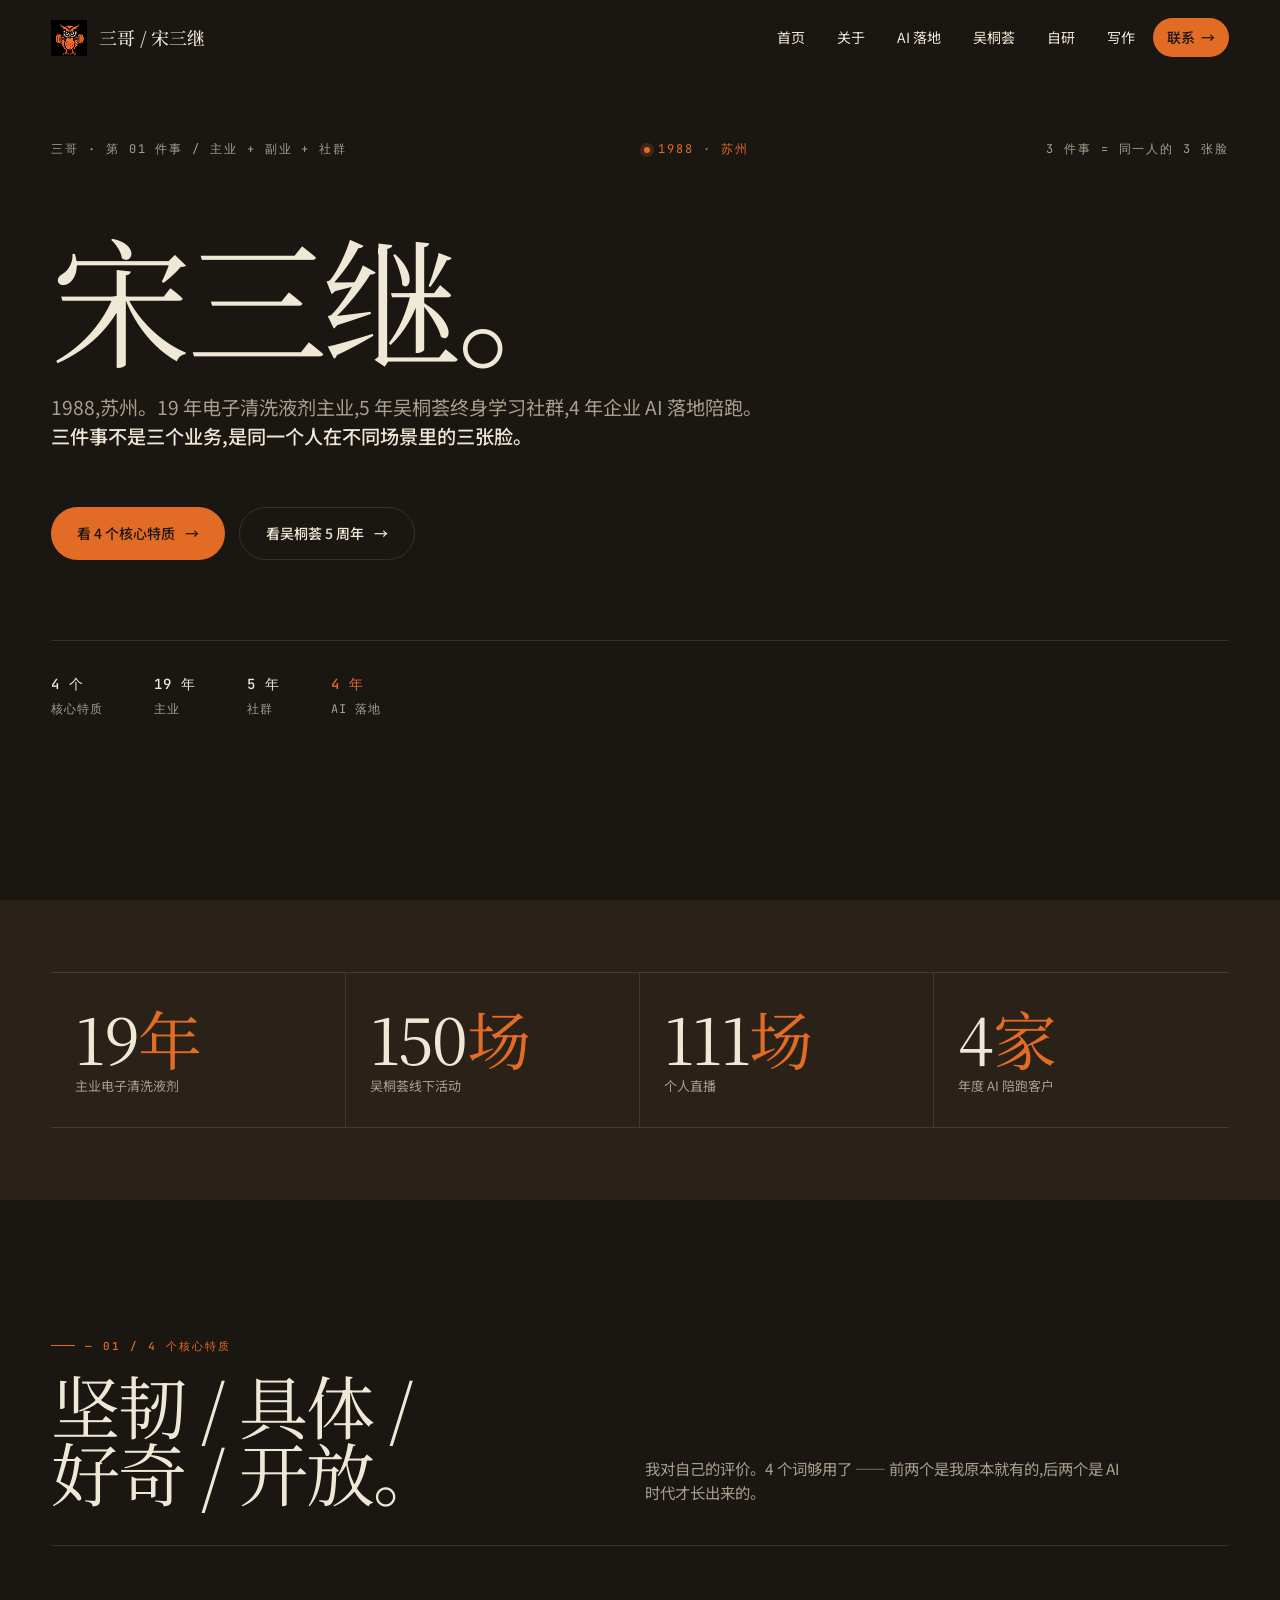
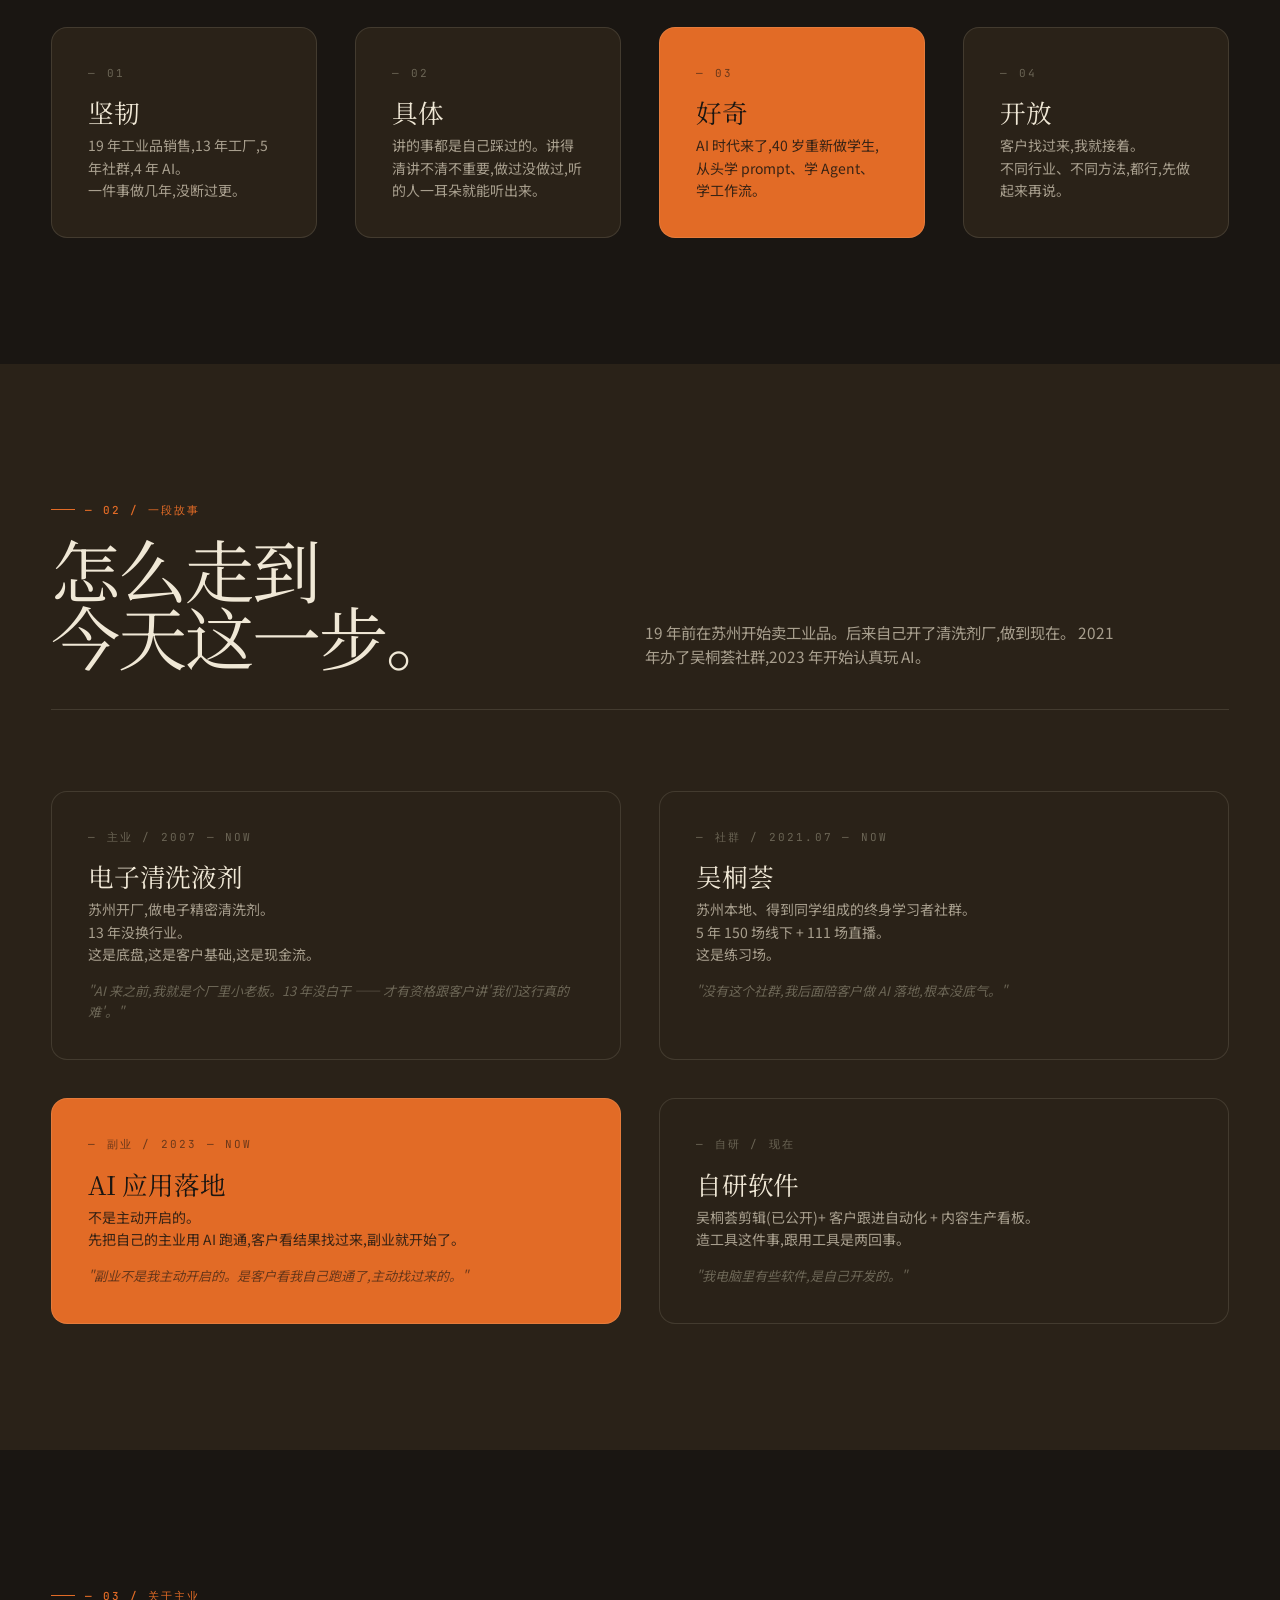
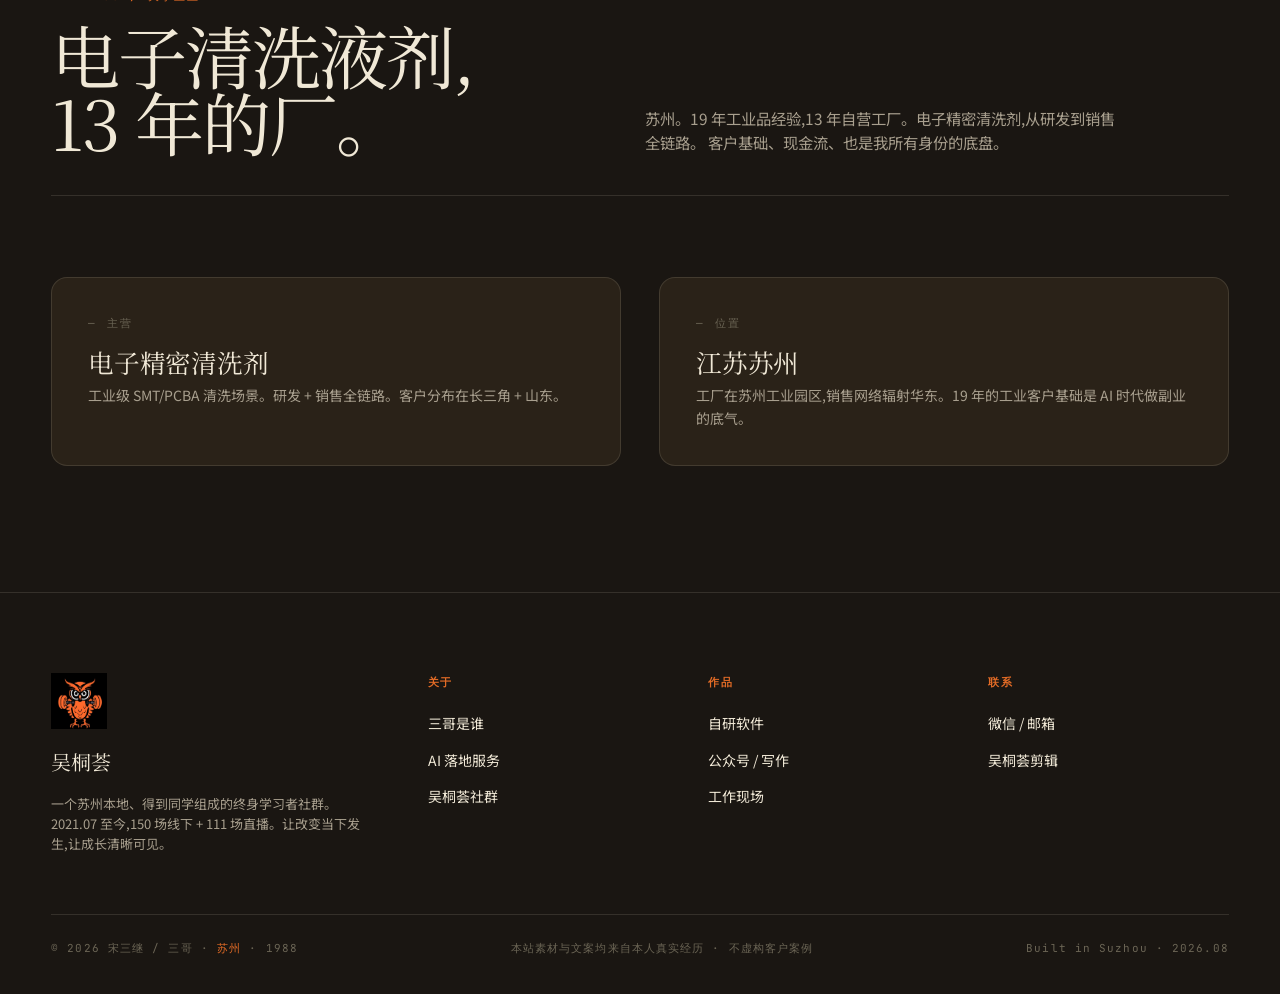
==== about.html @ 5247d4b9 "v4 complete: 7 个页面全部完成 · 品牌 A 多页架构 新增 6 个子页(about/services/community/tools/writing/contact): - /abou" ====
<!doctype html>
<html lang="zh-CN">
<head>
<meta charset="utf-8" />
<meta name="viewport" content="width=device-width, initial-scale=1" />
<title>关于三哥 — 宋三继 / 1988 / 苏州</title>
<meta name="description" content="宋三继,1988 年,苏州。19 年电子清洗液剂主业,5 年吴桐荟社群,4 年 AI 应用落地。坚韧 / 具体 / 好奇 / 开放。" />

<link rel="preconnect" href="https://fonts.googleapis.com" />
<link rel="preconnect" href="https://fonts.gstatic.com" crossorigin />
<link href="https://fonts.googleapis.com/css2?family=Noto+Serif+SC:wght@300;400;500;700&family=Noto+Sans+SC:wght@300;400;500;600&family=Inter:wght@300;400;500;600;700&family=JetBrains+Mono:wght@400;500&display=swap" rel="stylesheet" />
<link rel="stylesheet" href="./assets/css/main.css" />
</head>
<body>

<nav class="topnav" aria-label="主导航">
  <a class="topnav__brand" href="./index.html">
    <img src="./imgs/logo-owl.png" alt="吴桐荟" />
    <span>三哥 / 宋三继</span>
  </a>
  <div class="topnav__links">
    <a href="./index.html">首页</a>
    <a href="./about.html">关于</a>
    <a href="./services.html">AI 落地</a>
    <a href="./community.html">吴桐荟</a>
    <a href="./tools.html">自研</a>
    <a href="./writing.html">写作</a>
    <a class="topnav__cta" href="./contact.html">联系 <span aria-hidden="true">→</span></a>
  </div>
</nav>

<header class="hero">
  <div class="container hero__inner">
    <div class="hero__top" data-reveal>
      <span>三哥 · 第 01 件事 / 主业 + 副业 + 社群</span>
      <span class="live">1988 · 苏州</span>
      <span>3 件事 = 同一人的 3 张脸</span>
    </div>
    <h1 class="hero__title" data-reveal>
      宋三继。
    </h1>
    <p class="hero__sub" data-reveal>
      1988,苏州。19 年电子清洗液剂主业,5 年吴桐荟终身学习社群,4 年企业 AI 落地陪跑。
      <b>三件事不是三个业务,是同一个人在不同场景里的三张脸。</b>
    </p>
    <div class="hero__actions" data-reveal>
      <a class="btn btn--primary" href="#traits">看 4 个核心特质 <span class="arrow" aria-hidden="true">→</span></a>
      <a class="btn btn--ghost" href="./community.html">看吴桐荟 5 周年 <span class="arrow" aria-hidden="true">→</span></a>
    </div>
    <div class="hero__meta" data-reveal>
      <div><b>4 个</b>核心特质</div>
      <div><b>19 年</b>主业</div>
      <div><b>5 年</b>社群</div>
      <div class="brand"><b>4 年</b>AI 落地</div>
    </div>
  </div>
</header>

<section class="section--tight section--ink-soft">
  <div class="container">
    <div class="stats-bar" data-reveal>
      <div class="stats-bar__item">
        <div class="stats-bar__n">19<em>年</em></div>
        <div class="stats-bar__l">主业电子清洗液剂</div>
      </div>
      <div class="stats-bar__item">
        <div class="stats-bar__n">150<em>场</em></div>
        <div class="stats-bar__l">吴桐荟线下活动</div>
      </div>
      <div class="stats-bar__item">
        <div class="stats-bar__n">111<em>场</em></div>
        <div class="stats-bar__l">个人直播</div>
      </div>
      <div class="stats-bar__item">
        <div class="stats-bar__n">4<em>家</em></div>
        <div class="stats-bar__l">年度 AI 陪跑客户</div>
      </div>
    </div>
  </div>
</section>

<section class="section section--ink" id="traits">
  <div class="container">
    <div class="section__head" data-reveal>
      <div>
        <div class="eyebrow">— 01 / 4 个核心特质</div>
        <h2 class="section__title h-section">坚韧 / 具体 /<br/>好奇 / 开放。</h2>
      </div>
      <p class="section__sub">
        我对自己的评价。4 个词够用了 ——
        前两个是我原本就有的,后两个是 AI 时代才长出来的。
      </p>
    </div>
    <div class="grid-4" data-reveal>
      <div class="card">
        <div class="card__no">— 01</div>
        <div class="card__name">坚韧</div>
        <p class="card__desc">19 年工业品销售,13 年工厂,5 年社群,4 年 AI。<br>一件事做几年,没断过更。</p>
      </div>
      <div class="card">
        <div class="card__no">— 02</div>
        <div class="card__name">具体</div>
        <p class="card__desc">讲的事都是自己踩过的。讲得清讲不清不重要,做过没做过,听的人一耳朵就能听出来。</p>
      </div>
      <div class="card card--brand">
        <div class="card__no">— 03</div>
        <div class="card__name">好奇</div>
        <p class="card__desc">AI 时代来了,40 岁重新做学生,从头学 prompt、学 Agent、学工作流。</p>
      </div>
      <div class="card">
        <div class="card__no">— 04</div>
        <div class="card__name">开放</div>
        <p class="card__desc">客户找过来,我就接着。<br>不同行业、不同方法,都行,先做起来再说。</p>
      </div>
    </div>
  </div>
</section>

<section class="section section--ink-soft" id="story">
  <div class="container">
    <div class="section__head" data-reveal>
      <div>
        <div class="eyebrow">— 02 / 一段故事</div>
        <h2 class="section__title h-section">怎么走到<br/>今天这一步。</h2>
      </div>
      <p class="section__sub">
        19 年前在苏州开始卖工业品。后来自己开了清洗剂厂,做到现在。
        2021 年办了吴桐荟社群,2023 年开始认真玩 AI。
      </p>
    </div>

    <div class="grid-2" data-reveal>
      <div class="card">
        <div class="card__no">— 主业 / 2007 — NOW</div>
        <div class="card__name">电子清洗液剂</div>
        <p class="card__desc">苏州开厂,做电子精密清洗剂。<br>13 年没换行业。<br>这是底盘,这是客户基础,这是现金流。</p>
        <p class="card__desc" style="margin-top: 16px; color: var(--text-soft); font-size: 13px; font-style: italic;">
          "AI 来之前,我就是个厂里小老板。13 年没白干 —— 才有资格跟客户讲'我们这行真的难'。"
        </p>
      </div>
      <div class="card">
        <div class="card__no">— 社群 / 2021.07 — NOW</div>
        <div class="card__name">吴桐荟</div>
        <p class="card__desc">苏州本地、得到同学组成的终身学习者社群。<br>5 年 150 场线下 + 111 场直播。<br>这是练习场。</p>
        <p class="card__desc" style="margin-top: 16px; color: var(--text-soft); font-size: 13px; font-style: italic;">
          "没有这个社群,我后面陪客户做 AI 落地,根本没底气。"
        </p>
      </div>
      <div class="card card--brand">
        <div class="card__no">— 副业 / 2023 — NOW</div>
        <div class="card__name">AI 应用落地</div>
        <p class="card__desc">不是主动开启的。<br>先把自己的主业用 AI 跑通,客户看结果找过来,副业就开始了。</p>
        <p class="card__desc" style="margin-top: 16px; color: rgba(26,22,18,0.6); font-size: 13px; font-style: italic;">
          "副业不是我主动开启的。是客户看我自己跑通了,主动找过来的。"
        </p>
      </div>
      <div class="card">
        <div class="card__no">— 自研 / 现在</div>
        <div class="card__name">自研软件</div>
        <p class="card__desc">吴桐荟剪辑(已公开)+ 客户跟进自动化 + 内容生产看板。<br>造工具这件事,跟用工具是两回事。</p>
        <p class="card__desc" style="margin-top: 16px; color: var(--text-soft); font-size: 13px; font-style: italic;">
          "我电脑里有些软件,是自己开发的。"
        </p>
      </div>
    </div>
  </div>
</section>

<section class="section section--ink" id="main">
  <div class="container">
    <div class="section__head" data-reveal>
      <div>
        <div class="eyebrow">— 03 / 关于主业</div>
        <h2 class="section__title h-section">电子清洗液剂,<br/>13 年的厂。</h2>
      </div>
      <p class="section__sub">
        苏州。19 年工业品经验,13 年自营工厂。电子精密清洗剂,从研发到销售全链路。
        客户基础、现金流、也是我所有身份的底盘。
      </p>
    </div>
    <div class="grid-2" data-reveal>
      <div class="card">
        <div class="card__no">— 主营</div>
        <div class="card__name">电子精密清洗剂</div>
        <p class="card__desc">工业级 SMT/PCBA 清洗场景。研发 + 销售全链路。客户分布在长三角 + 山东。</p>
      </div>
      <div class="card">
        <div class="card__no">— 位置</div>
        <div class="card__name">江苏苏州</div>
        <p class="card__desc">工厂在苏州工业园区,销售网络辐射华东。19 年的工业客户基础是 AI 时代做副业的底气。</p>
      </div>
    </div>
  </div>
</section>

<footer class="footer">
  <div class="container">
    <div class="footer__grid">
      <div class="footer__brand">
        <img src="./imgs/logo-owl.png" alt="吴桐荟" />
        <h4>吴桐荟</h4>
        <p>一个苏州本地、得到同学组成的终身学习者社群。2021.07 至今,150 场线下 + 111 场直播。让改变当下发生,让成长清晰可见。</p>
      </div>
      <div class="footer__col">
        <h5>关于</h5>
        <ul>
          <li><a href="./about.html">三哥是谁</a></li>
          <li><a href="./services.html">AI 落地服务</a></li>
          <li><a href="./community.html">吴桐荟社群</a></li>
        </ul>
      </div>
      <div class="footer__col">
        <h5>作品</h5>
        <ul>
          <li><a href="./tools.html">自研软件</a></li>
          <li><a href="./writing.html">公众号 / 写作</a></li>
          <li><a href="./index.html#work">工作现场</a></li>
        </ul>
      </div>
      <div class="footer__col">
        <h5>联系</h5>
        <ul>
          <li><a href="./contact.html">微信 / 邮箱</a></li>
          <li><a href="https://ssj198807-maker.github.io/self-media-platform/" target="_blank" rel="noopener">吴桐荟剪辑</a></li>
        </ul>
      </div>
    </div>
    <div class="footer__bottom">
      <span>© 2026 宋三继 / 三哥 · <b>苏州</b> · 1988</span>
      <span>本站素材与文案均来自本人真实经历 · 不虚构客户案例</span>
      <span>Built in Suzhou · 2026.08</span>
    </div>
  </div>
</footer>

<div class="site-toast" id="site-toast" role="status" aria-live="polite">
  <span>✓</span>
  <span id="toast-msg"></span>
</div>

<script src="./assets/js/main.js"></script>
</body>
</html>
---- assets/css/main.css ----
/* =================================================================
   三哥个人网站 · 品牌 A 设计系统
   风格:大色块 / 大字 / 多卡片(得到/罗振宇风)
   主色:吴桐荟 logo 橙红 + 墨黑 + 米白
   ================================================================= */

/* ============ DESIGN TOKENS ============ */
:root {
  /* 暖色调主色板(基于吴桐荟 logo 橙红) */
  --ink: #1A1612;          /* 墨黑 主背景 */
  --ink-soft: #2A2218;     /* 深褐 次背景 / 卡片底 */
  --ink-deep: #3D332A;     /* 深咖啡 边界 */
  --ink-line: rgba(240, 232, 214, 0.12);

  --paper: #F0E8D6;        /* 米白 亮色背景 */
  --paper-warm: #E8DCC0;   /* 深米 卡片底 */
  --paper-deep: #D8C9A8;   /* 深米 分隔 */

  --brand: #E26B26;        /* 吴桐荟 logo 橙红 主品牌色 */
  --brand-deep: #B85518;   /* 深橙 悬停 */
  --brand-soft: #F4A06A;   /* 浅橙 辅助 */
  --brand-bg: rgba(226, 107, 38, 0.1); /* 橙色透明底 */

  --text: #F0E8D6;         /* 米白 主文字(深色背景上) */
  --text-mid: #A89F8E;     /* 灰米 次文字 */
  --text-soft: #6B6555;    /* 深灰 弱文字 */
  --text-on-paper: #1A1612; /* 墨色(米白背景上的文字) */
  --text-on-paper-mid: #5C5852; /* 中灰 */

  /* 字体 */
  --font-serif: "Noto Serif SC", "Source Han Serif SC", "Songti SC", "STSong", serif;
  --font-sans: "Noto Sans SC", "PingFang SC", "Hiragino Sans GB", system-ui, sans-serif;
  --font-mono: "JetBrains Mono", "SF Mono", Consolas, monospace;
  --font-en: "Inter", "Helvetica Neue", Arial, sans-serif;

  /* 节奏 */
  --max-w: 1320px;
  --pad-x: clamp(20px, 4vw, 56px);
  --gap: 24px;
  --gap-lg: 40px;
  --radius: 8px;
  --radius-lg: 16px;
  --radius-xl: 24px;
  --radius-pill: 999px;

  /* 动效 */
  --ease: cubic-bezier(.22, 1, .36, 1);
  --ease-snap: cubic-bezier(.34, 1.56, .64, 1);
  --t-fast: 180ms;
  --t-mid: 320ms;
  --t-slow: 600ms;

  /* 阴影 */
  --shadow-sm: 0 2px 4px rgba(0, 0, 0, 0.15);
  --shadow-md: 0 12px 32px rgba(0, 0, 0, 0.25);
  --shadow-lg: 0 20px 60px rgba(0, 0, 0, 0.4);
}

/* ============ RESET ============ */
*, *::before, *::after { box-sizing: border-box; margin: 0; padding: 0; }
*::selection { background: var(--brand); color: var(--ink); }
html { scroll-behavior: smooth; -webkit-text-size-adjust: 100%; }
body {
  background: var(--ink);
  color: var(--text);
  font-family: var(--font-sans);
  font-size: 16px;
  line-height: 1.65;
  -webkit-font-smoothing: antialiased;
  -moz-osx-font-smoothing: grayscale;
  overflow-x: hidden;
}
body.is-paper { background: var(--paper); color: var(--text-on-paper); }
img { display: block; max-width: 100%; height: auto; }
a { color: inherit; text-decoration: none; }
button { font: inherit; color: inherit; background: none; border: 0; cursor: pointer; }
input, textarea { font: inherit; }
ul, ol { list-style: none; }

/* ============ LAYOUT ============ */
.container {
  max-width: var(--max-w);
  margin: 0 auto;
  padding-left: var(--pad-x);
  padding-right: var(--pad-x);
}
.section { padding: clamp(80px, 14vh, 180px) 0; position: relative; }
.section--tight { padding: clamp(48px, 8vh, 96px) 0; }
.section--ink { background: var(--ink); }
.section--ink-soft { background: var(--ink-soft); }
.section--paper { background: var(--paper); color: var(--text-on-paper); }
.section--paper-warm { background: var(--paper-warm); color: var(--text-on-paper); }

/* ============ TYPE ============ */
.eyebrow {
  display: inline-flex;
  align-items: center;
  gap: 10px;
  font-family: var(--font-mono);
  font-size: 11px;
  font-weight: 500;
  letter-spacing: 0.18em;
  text-transform: uppercase;
  color: var(--brand);
}
.eyebrow::before {
  content: "";
  width: 24px;
  height: 1px;
  background: var(--brand);
}
.eyebrow--on-paper { color: var(--brand-deep); }
.eyebrow--on-paper::before { background: var(--brand-deep); }

.h-display {
  font-family: var(--font-serif);
  font-weight: 400;
  line-height: 0.95;
  letter-spacing: -0.03em;
  color: inherit;
}
.h-section {
  font-family: var(--font-serif);
  font-size: clamp(40px, 6vw, 88px);
  font-weight: 400;
  line-height: 0.96;
  letter-spacing: -0.03em;
}
.h-hero {
  font-family: var(--font-serif);
  font-size: clamp(64px, 11vw, 200px);
  font-weight: 400;
  line-height: 0.92;
  letter-spacing: -0.04em;
}
.h-page {
  font-family: var(--font-serif);
  font-size: clamp(48px, 7vw, 96px);
  font-weight: 400;
  line-height: 0.96;
  letter-spacing: -0.03em;
}
.accent { color: var(--brand); font-style: italic; }
.mono { font-family: var(--font-mono); }
.serif { font-family: var(--font-serif); font-weight: 400; }
.body-lg { font-size: clamp(16px, 1.3vw, 20px); line-height: 1.55; }
.body-sm { font-size: 13px; line-height: 1.55; }
.text-mid { color: var(--text-mid); }
.text-soft { color: var(--text-soft); }

/* ============ TOP NAV ============ */
.topnav {
  position: fixed;
  top: 0; left: 0; right: 0;
  z-index: 100;
  display: flex;
  align-items: center;
  justify-content: space-between;
  padding: 18px var(--pad-x);
  transition: background var(--t-mid) var(--ease), backdrop-filter var(--t-mid) var(--ease), border-color var(--t-mid) var(--ease);
  border-bottom: 1px solid transparent;
}
.topnav.is-stuck {
  background: rgba(26, 22, 18, 0.85);
  backdrop-filter: blur(16px);
  -webkit-backdrop-filter: blur(16px);
  border-bottom-color: var(--ink-line);
}
.topnav.is-paper.is-stuck {
  background: rgba(240, 232, 214, 0.85);
  border-bottom-color: rgba(26, 22, 18, 0.1);
}
.topnav__brand {
  display: flex;
  align-items: center;
  gap: 12px;
  font-family: var(--font-serif);
  font-size: 18px;
  font-weight: 500;
  letter-spacing: -0.01em;
}
.topnav__brand img,
.topnav__brand svg {
  width: 36px; height: 36px;
}
.topnav__links {
  display: flex;
  align-items: center;
  gap: 4px;
}
.topnav__links a {
  display: inline-flex;
  align-items: center;
  padding: 8px 14px;
  font-size: 14px;
  color: var(--text);
  border-radius: var(--radius-pill);
  transition: background var(--t-fast) var(--ease), color var(--t-fast) var(--ease);
}
.topnav.is-paper .topnav__links a { color: var(--text-on-paper); }
.topnav__links a:hover { background: var(--brand); color: var(--ink); }
.topnav__links a.is-current { background: var(--brand); color: var(--ink); }
.topnav__cta {
  display: inline-flex;
  align-items: center;
  gap: 6px;
  padding: 8px 16px;
  font-size: 13px;
  font-weight: 500;
  color: var(--ink) !important;
  background: var(--brand) !important;
  border-radius: var(--radius-pill);
  transition: transform var(--t-fast) var(--ease), background var(--t-fast) var(--ease);
}
.topnav__cta:hover { background: var(--paper) !important; transform: translateY(-1px); }

@media (max-width: 900px) {
  .topnav__links a:not(.topnav__cta) { display: none; }
  .topnav__brand { font-size: 16px; }
}

/* ============ BUTTONS ============ */
.btn {
  display: inline-flex;
  align-items: center;
  justify-content: center;
  gap: 10px;
  padding: 14px 26px;
  font-size: 14px;
  font-weight: 500;
  border-radius: var(--radius-pill);
  transition: transform var(--t-fast) var(--ease), background var(--t-fast) var(--ease), color var(--t-fast) var(--ease), border-color var(--t-fast) var(--ease);
  cursor: pointer;
  white-space: nowrap;
}
.btn--primary { background: var(--brand); color: var(--ink); }
.btn--primary:hover { background: var(--paper); color: var(--ink); transform: translateY(-2px); }
.btn--ghost { background: transparent; color: var(--text); border: 1px solid var(--ink-line); }
.btn--ghost:hover { background: rgba(240, 232, 214, 0.06); border-color: var(--text); transform: translateY(-2px); }
.btn--paper { background: var(--ink); color: var(--paper); }
.btn--paper:hover { background: var(--brand); color: var(--ink); transform: translateY(-2px); }
.btn--paper-ghost { background: transparent; color: var(--ink); border: 1px solid var(--ink); }
.btn--paper-ghost:hover { background: var(--ink); color: var(--paper); transform: translateY(-2px); }
.btn--lg { padding: 18px 32px; font-size: 15px; }
.btn--sm { padding: 10px 18px; font-size: 13px; }
.btn .arrow { transition: transform var(--t-fast) var(--ease); }
.btn:hover .arrow { transform: translate(3px, -3px); }

/* ============ SECTION HEAD ============ */
.section__head {
  display: grid;
  grid-template-columns: 1fr 1.1fr;
  gap: clamp(32px, 5vw, 96px);
  margin-bottom: clamp(56px, 9vh, 120px);
  padding-bottom: 40px;
  border-bottom: 1px solid var(--ink-line);
}
.section--paper .section__head { border-bottom-color: rgba(26, 22, 18, 0.12); }
.section__head--center {
  grid-template-columns: 1fr;
  text-align: center;
  justify-items: center;
}
.section__title {
  font-family: var(--font-serif);
  font-size: clamp(36px, 5.4vw, 80px);
  font-weight: 400;
  line-height: 0.97;
  letter-spacing: -0.03em;
  margin-top: 16px;
}
.section__sub {
  font-size: clamp(15px, 1.2vw, 18px);
  line-height: 1.6;
  color: var(--text-mid);
  align-self: end;
  max-width: 480px;
}
.section--paper .section__sub { color: var(--text-on-paper-mid); }
@media (max-width: 900px) {
  .section__head { grid-template-columns: 1fr; gap: 24px; }
}

/* ============ CARDS ============ */
.card {
  display: flex;
  flex-direction: column;
  padding: clamp(24px, 3vw, 36px);
  background: var(--ink-soft);
  border: 1px solid var(--ink-line);
  border-radius: var(--radius-lg);
  transition: transform var(--t-mid) var(--ease), border-color var(--t-mid) var(--ease), background var(--t-mid) var(--ease);
  position: relative;
  overflow: hidden;
}
.card--paper { background: var(--paper); color: var(--text-on-paper); border-color: rgba(26, 22, 18, 0.1); }
.card--ink { background: var(--ink); color: var(--text); }
.card--brand { background: var(--brand); color: var(--ink); }
.card:hover { transform: translateY(-4px); border-color: var(--brand); }
.card--paper:hover { border-color: var(--ink); }
.card--brand:hover { background: var(--brand-deep); }
.card__no {
  font-family: var(--font-mono);
  font-size: 11px;
  letter-spacing: 0.2em;
  color: var(--text-soft);
  margin-bottom: 16px;
}
.card--paper .card__no { color: var(--text-on-paper-mid); }
.card--brand .card__no { color: rgba(26, 22, 18, 0.6); }
.card__name {
  font-family: var(--font-serif);
  font-size: clamp(24px, 2vw, 32px);
  font-weight: 400;
  line-height: 1.1;
  letter-spacing: -0.01em;
  margin-bottom: 8px;
}
.card__role {
  font-family: var(--font-mono);
  font-size: 11px;
  letter-spacing: 0.16em;
  text-transform: uppercase;
  color: var(--brand);
  margin-bottom: 18px;
}
.card--paper .card__role { color: var(--brand-deep); }
.card--brand .card__role { color: rgba(26, 22, 18, 0.7); }
.card__desc {
  font-size: 14px;
  line-height: 1.6;
  color: var(--text-mid);
  flex: 1;
}
.card--paper .card__desc { color: var(--text-on-paper-mid); }
.card--brand .card__desc { color: rgba(26, 22, 18, 0.85); }
.card__link {
  margin-top: 24px;
  padding-top: 20px;
  border-top: 1px solid var(--ink-line);
  font-family: var(--font-mono);
  font-size: 11px;
  letter-spacing: 0.16em;
  text-transform: uppercase;
  color: var(--brand);
  display: inline-flex;
  align-items: center;
  gap: 6px;
}
.card--paper .card__link { border-top-color: rgba(26, 22, 18, 0.12); color: var(--brand-deep); }
.card__link::after { content: "→"; transition: transform var(--t-fast) var(--ease); }
.card:hover .card__link::after { transform: translate(3px, -3px); }

/* ============ HERO ============ */
.hero {
  position: relative;
  min-height: 100vh;
  padding: 140px 0 80px;
  background: var(--ink);
  color: var(--text);
  overflow: hidden;
}
.hero__inner {
  position: relative;
  z-index: 2;
}
.hero__top {
  display: flex;
  align-items: center;
  justify-content: space-between;
  margin-bottom: clamp(40px, 8vh, 80px);
  font-family: var(--font-mono);
  font-size: 12px;
  letter-spacing: 0.16em;
  text-transform: uppercase;
  color: var(--text-mid);
}
.hero__top .live { color: var(--brand); display: inline-flex; align-items: center; gap: 8px; }
.hero__top .live::before {
  content: "";
  width: 6px; height: 6px;
  border-radius: 50%;
  background: var(--brand);
  box-shadow: 0 0 0 4px rgba(226, 107, 38, 0.2);
  animation: liveDot 1.6s var(--ease) infinite;
}
@keyframes liveDot {
  0%, 100% { opacity: 0.5; }
  50% { opacity: 1; }
}
.hero__title {
  font-family: var(--font-serif);
  font-size: clamp(64px, 11vw, 200px);
  font-weight: 400;
  line-height: 0.92;
  letter-spacing: -0.04em;
  color: var(--text);
  margin-bottom: 32px;
  max-width: 12ch;
}
.hero__title em {
  font-style: italic;
  color: var(--brand);
}
.hero__sub {
  max-width: 720px;
  font-size: clamp(17px, 1.5vw, 22px);
  line-height: 1.5;
  color: var(--text-mid);
  margin-bottom: 56px;
}
.hero__sub b { color: var(--text); font-weight: 500; }
.hero__sub .brand { color: var(--brand); }
.hero__actions {
  display: flex;
  flex-wrap: wrap;
  gap: 14px;
  margin-bottom: 80px;
}
.hero__meta {
  display: flex;
  flex-wrap: wrap;
  gap: clamp(28px, 4vw, 64px);
  padding-top: 32px;
  border-top: 1px solid var(--ink-line);
  font-family: var(--font-mono);
  font-size: 12px;
  letter-spacing: 0.08em;
  text-transform: uppercase;
  color: var(--text-mid);
}
.hero__meta div b { display: block; color: var(--text); font-size: 14px; font-weight: 500; margin-bottom: 4px; }
.hero__meta .brand b { color: var(--brand); }

/* ============ 4-IDENTITY GRID ============ */
.identity-grid {
  display: grid;
  grid-template-columns: repeat(4, 1fr);
  gap: 0;
  border-top: 1px solid var(--ink-line);
}
.identity-tile {
  position: relative;
  display: block;
  padding: 36px 28px 32px;
  border-right: 1px solid var(--ink-line);
  border-bottom: 1px solid var(--ink-line);
  background: var(--ink-soft);
  text-decoration: none;
  color: inherit;
  transition: background var(--t-fast) var(--ease);
  min-height: 260px;
}
.identity-tile:last-child { border-right: 0; }
.identity-tile:hover { background: var(--ink-deep); }
.identity-tile__no {
  font-family: var(--font-mono);
  font-size: 10px;
  letter-spacing: 0.2em;
  color: var(--text-soft);
  margin-bottom: 20px;
}
.identity-tile__name {
  font-family: var(--font-serif);
  font-size: 26px;
  font-weight: 400;
  line-height: 1.1;
  color: var(--text);
  margin-bottom: 6px;
}
.identity-tile__en {
  font-family: var(--font-en);
  font-size: 11px;
  color: var(--brand);
  letter-spacing: 0.1em;
  text-transform: uppercase;
  margin-bottom: 18px;
}
.identity-tile__desc {
  font-size: 13px;
  line-height: 1.55;
  color: var(--text-mid);
}
.identity-tile__arrow {
  position: absolute;
  right: 24px;
  bottom: 24px;
  width: 36px; height: 36px;
  border: 1px solid var(--ink-line);
  border-radius: 50%;
  display: grid; place-items: center;
  color: var(--brand);
  transition: background var(--t-fast) var(--ease), transform var(--t-fast) var(--ease);
}
.identity-tile:hover .identity-tile__arrow { background: var(--brand); color: var(--ink); transform: translate(2px, -2px); }
@media (max-width: 1100px) { .identity-grid { grid-template-columns: repeat(2, 1fr); } }
@media (max-width: 600px) { .identity-grid { grid-template-columns: 1fr; } }

/* ============ STATS BAR ============ */
.stats-bar {
  display: grid;
  grid-template-columns: repeat(4, 1fr);
  gap: 0;
  border-top: 1px solid var(--ink-line);
  border-bottom: 1px solid var(--ink-line);
}
.stats-bar__item {
  padding: 32px 24px;
  border-right: 1px solid var(--ink-line);
}
.stats-bar__item:last-child { border-right: 0; }
.stats-bar__n {
  font-family: var(--font-serif);
  font-size: clamp(40px, 5vw, 72px);
  font-weight: 400;
  line-height: 1;
  letter-spacing: -0.025em;
  color: var(--text);
  margin-bottom: 8px;
}
.stats-bar__n em { color: var(--brand); font-style: normal; }
.stats-bar__l {
  font-size: 13px;
  line-height: 1.4;
  color: var(--text-mid);
}
@media (max-width: 800px) { .stats-bar { grid-template-columns: repeat(2, 1fr); } }
@media (max-width: 480px) { .stats-bar { grid-template-columns: 1fr; } }

/* ============ GALLERY (masonry-ish) ============ */
.gallery {
  display: grid;
  grid-template-columns: repeat(4, 1fr);
  gap: 16px;
}
.gallery__item {
  position: relative;
  aspect-ratio: 4 / 3;
  overflow: hidden;
  border-radius: var(--radius-lg);
  background: var(--ink-soft);
  cursor: pointer;
  transition: transform var(--t-fast) var(--ease);
}
.gallery__item:hover { transform: translateY(-3px); }
.gallery__item img {
  width: 100%; height: 100%;
  object-fit: cover;
  transition: transform 800ms var(--ease);
}
.gallery__item:hover img { transform: scale(1.05); }
.gallery__item::after {
  content: "";
  position: absolute; inset: 0;
  background: linear-gradient(180deg, transparent 50%, rgba(26,22,18,0.85) 100%);
}
.gallery__caption {
  position: absolute;
  left: 16px; bottom: 14px;
  z-index: 1;
  color: var(--text);
  max-width: calc(100% - 32px);
}
.gallery__caption strong {
  display: block;
  font-family: var(--font-serif);
  font-size: 15px;
  font-weight: 400;
  margin-bottom: 3px;
  line-height: 1.2;
}
.gallery__caption span {
  font-family: var(--font-mono);
  font-size: 9px;
  letter-spacing: 0.16em;
  text-transform: uppercase;
  color: var(--brand);
}
.gallery__item--wide { grid-column: span 2; aspect-ratio: 8 / 3; }
.gallery__item--tall { grid-row: span 2; aspect-ratio: 4 / 6.05; }
.gallery__item--brand {
  background: var(--brand);
  display: flex; align-items: center; justify-content: center;
  text-align: center;
  padding: 32px;
}
.gallery__item--brand .gallery__caption {
  position: static;
  color: var(--ink);
}
.gallery__item--brand .gallery__caption strong { font-size: clamp(24px, 2vw, 36px); }
.gallery__item--brand .gallery__caption span { color: rgba(26, 22, 18, 0.6); }
@media (max-width: 900px) {
  .gallery { grid-template-columns: repeat(2, 1fr); }
  .gallery__item--wide { grid-column: span 2; aspect-ratio: 16 / 9; }
  .gallery__item--tall { grid-row: span 1; aspect-ratio: 4 / 3; }
}

/* ============ FEATURE (大卡) ============ */
.feature {
  display: grid;
  grid-template-columns: minmax(280px, 0.85fr) minmax(0, 1.65fr);
  gap: clamp(20px, 2.5vw, 32px);
  margin-bottom: clamp(40px, 6vh, 64px);
  align-items: stretch;
}
.feature:last-child { margin-bottom: 0; }
.feature--rev { grid-template-columns: minmax(0, 1.65fr) minmax(280px, 0.85fr); }
.feature--rev .feature__info { order: 2; }
.feature--rev .feature__visual { order: 1; }
.feature__info {
  display: flex;
  flex-direction: column;
  padding: clamp(28px, 3.5vw, 44px);
  background: var(--ink-soft);
  border: 1px solid var(--ink-line);
  border-radius: var(--radius-xl);
  transition: border-color var(--t-mid) var(--ease);
}
.feature:hover .feature__info { border-color: var(--brand); }
.feature__index {
  display: flex;
  align-items: center;
  gap: 12px;
  font-family: var(--font-mono);
  font-size: 11px;
  letter-spacing: 0.18em;
  text-transform: uppercase;
  color: var(--text-soft);
  margin-bottom: 24px;
}
.feature__index .no { color: var(--brand); font-weight: 500; }
.feature__index .line { flex: 1; height: 1px; background: var(--ink-line); }
.feature__title {
  font-family: var(--font-serif);
  font-size: clamp(36px, 4vw, 56px);
  font-weight: 400;
  line-height: 1;
  letter-spacing: -0.02em;
  color: var(--text);
  margin-bottom: 18px;
}
.feature__type {
  font-size: 15px;
  line-height: 1.6;
  color: var(--text-mid);
  margin-bottom: 28px;
  max-width: 440px;
}
.feature__facts {
  display: grid;
  grid-template-columns: repeat(2, 1fr);
  gap: 0;
  margin: 24px 0;
  border-top: 1px solid var(--ink-line);
}
.feature__fact {
  padding: 14px 12px 14px 0;
  border-bottom: 1px solid var(--ink-line);
}
.feature__fact:nth-child(even) { padding-left: 12px; border-left: 1px solid var(--ink-line); }
.feature__fact dt {
  font-size: 10px;
  letter-spacing: 0.12em;
  text-transform: uppercase;
  color: var(--text-soft);
  margin-bottom: 6px;
  font-family: var(--font-mono);
}
.feature__fact dd {
  font-size: 14px;
  color: var(--text);
  font-weight: 500;
}
.feature__visual {
  position: relative;
  min-height: 460px;
  border-radius: var(--radius-xl);
  overflow: hidden;
  background: var(--ink-soft);
  transition: transform var(--t-mid) var(--ease);
}
.feature:hover .feature__visual { transform: translateY(-3px); }
.feature__visual img {
  width: 100%; height: 100%;
  object-fit: cover;
  transition: transform 800ms var(--ease);
}
.feature:hover .feature__visual img { transform: scale(1.04); }
.feature__visual::after {
  content: "";
  position: absolute; inset: 0;
  background: linear-gradient(135deg, rgba(26,22,18,0.05) 0%, transparent 50%, rgba(26,22,18,0.3) 100%);
  pointer-events: none;
}
@media (max-width: 900px) {
  .feature, .feature--rev { grid-template-columns: 1fr; }
  .feature--rev .feature__info { order: 1; }
  .feature--rev .feature__visual { order: 2; }
  .feature__visual { min-height: 280px; }
}

/* ============ FOOTER ============ */
.footer {
  background: var(--ink);
  color: var(--text-mid);
  padding: 80px 0 36px;
  border-top: 1px solid var(--ink-line);
}
.footer__grid {
  display: grid;
  grid-template-columns: 1.4fr 1fr 1fr 1fr;
  gap: 40px;
  margin-bottom: 60px;
}
.footer__brand {
  display: flex;
  flex-direction: column;
  gap: 16px;
}
.footer__brand img,
.footer__brand svg { width: 56px; height: 56px; }
.footer__brand h4 {
  font-family: var(--font-serif);
  font-size: 20px;
  font-weight: 400;
  color: var(--text);
}
.footer__brand p {
  font-size: 13px;
  line-height: 1.55;
  color: var(--text-mid);
  max-width: 320px;
}
.footer__col h5 {
  font-family: var(--font-mono);
  font-size: 11px;
  letter-spacing: 0.16em;
  text-transform: uppercase;
  color: var(--brand);
  margin-bottom: 18px;
}
.footer__col ul { display: flex; flex-direction: column; gap: 10px; }
.footer__col a {
  font-size: 14px;
  color: var(--text);
  transition: color var(--t-fast) var(--ease);
}
.footer__col a:hover { color: var(--brand); }
.footer__bottom {
  padding-top: 24px;
  border-top: 1px solid var(--ink-line);
  display: flex;
  flex-wrap: wrap;
  align-items: center;
  justify-content: space-between;
  gap: 16px;
  font-family: var(--font-mono);
  font-size: 11px;
  letter-spacing: 0.1em;
  color: var(--text-soft);
}
.footer__bottom b { color: var(--brand); font-weight: 500; }
@media (max-width: 800px) {
  .footer__grid { grid-template-columns: 1fr 1fr; }
}

/* ============ TOAST ============ */
.site-toast {
  position: fixed;
  right: 24px; bottom: 24px;
  z-index: 200;
  display: flex;
  align-items: center;
  gap: 10px;
  padding: 12px 18px;
  border-radius: 10px;
  background: var(--ink-soft);
  color: var(--text);
  font-size: 13px;
  box-shadow: var(--shadow-md);
  border: 1px solid var(--ink-line);
  opacity: 0;
  transform: translateY(8px);
  transition: opacity var(--t-mid) var(--ease), transform var(--t-mid) var(--ease);
  pointer-events: none;
}
.site-toast.is-visible {
  opacity: 1;
  transform: translateY(0);
}
.site-toast > span:first-child {
  display: grid;
  width: 22px; height: 22px;
  place-items: center;
  border-radius: 50%;
  background: var(--brand);
  color: var(--ink);
  font-size: 11px;
  font-weight: 700;
}

/* ============ REVEAL ============ */
.motion-ready [data-reveal] {
  opacity: 0;
  transform: translateY(24px);
  transition: opacity var(--t-slow) var(--ease), transform var(--t-slow) var(--ease);
  transition-delay: var(--reveal-delay, 0ms);
}
.motion-ready [data-reveal].is-visible {
  opacity: 1;
  transform: translateY(0);
}
@media (prefers-reduced-motion: reduce) {
  html { scroll-behavior: auto; }
  *, *::before, *::after {
    animation-duration: 0.01ms !important;
    animation-delay: 0ms !important;
    transition-duration: 0.01ms !important;
    transition-delay: 0ms !important;
  }
  .motion-ready [data-reveal] { opacity: 1 !important; transform: none !important; }
}

/* ============ UTILITY ============ */
.grid-2 { display: grid; grid-template-columns: 1fr 1fr; gap: clamp(20px, 3vw, 40px); }
.grid-3 { display: grid; grid-template-columns: repeat(3, 1fr); gap: clamp(20px, 3vw, 40px); }
.grid-4 { display: grid; grid-template-columns: repeat(4, 1fr); gap: clamp(20px, 3vw, 40px); }
@media (max-width: 1000px) { .grid-4 { grid-template-columns: repeat(2, 1fr); } .grid-3 { grid-template-columns: repeat(2, 1fr); } }
@media (max-width: 600px) { .grid-4, .grid-3, .grid-2 { grid-template-columns: 1fr; } }

.mt-0 { margin-top: 0 !important; }
.mb-0 { margin-bottom: 0 !important; }

@media (max-width: 1100px) {
  .feature, .feature--rev { grid-template-columns: 1fr; }
  .feature--rev .feature__info { order: 1; }
  .feature--rev .feature__visual { order: 2; }
}
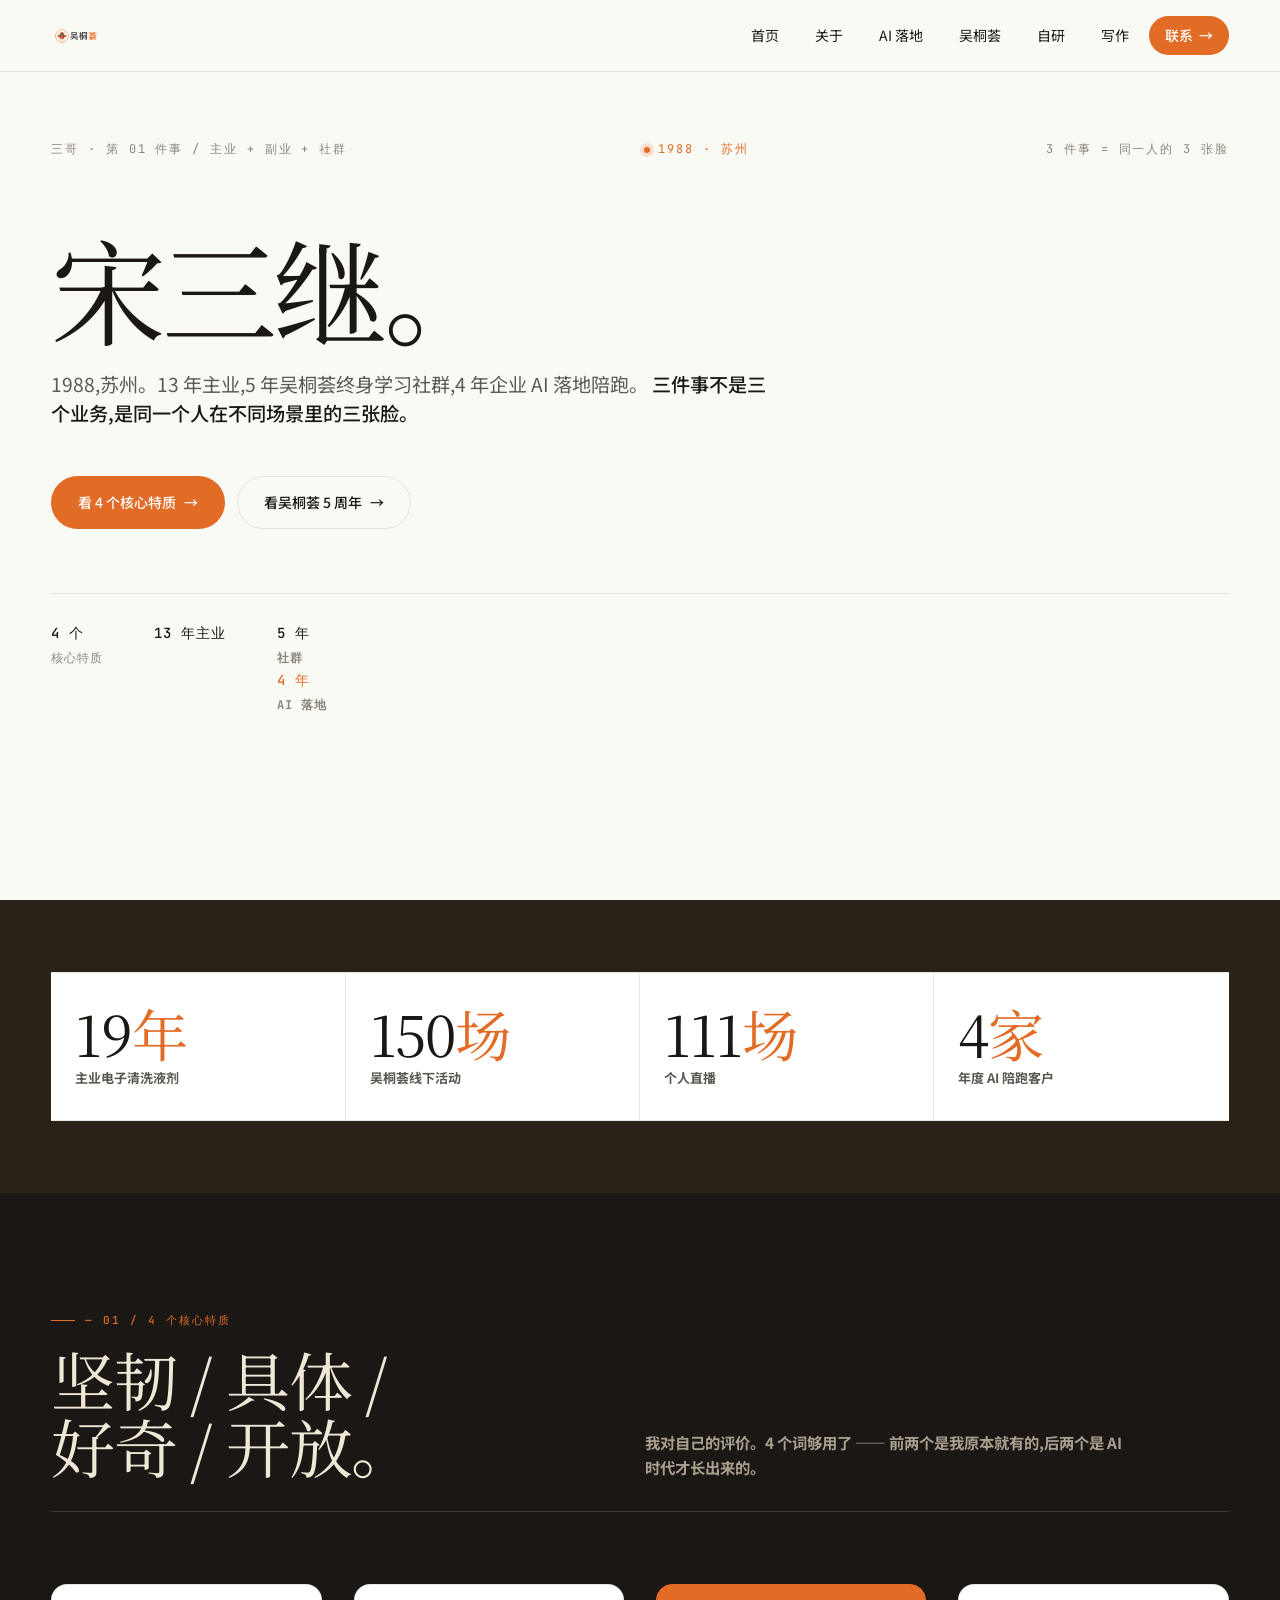
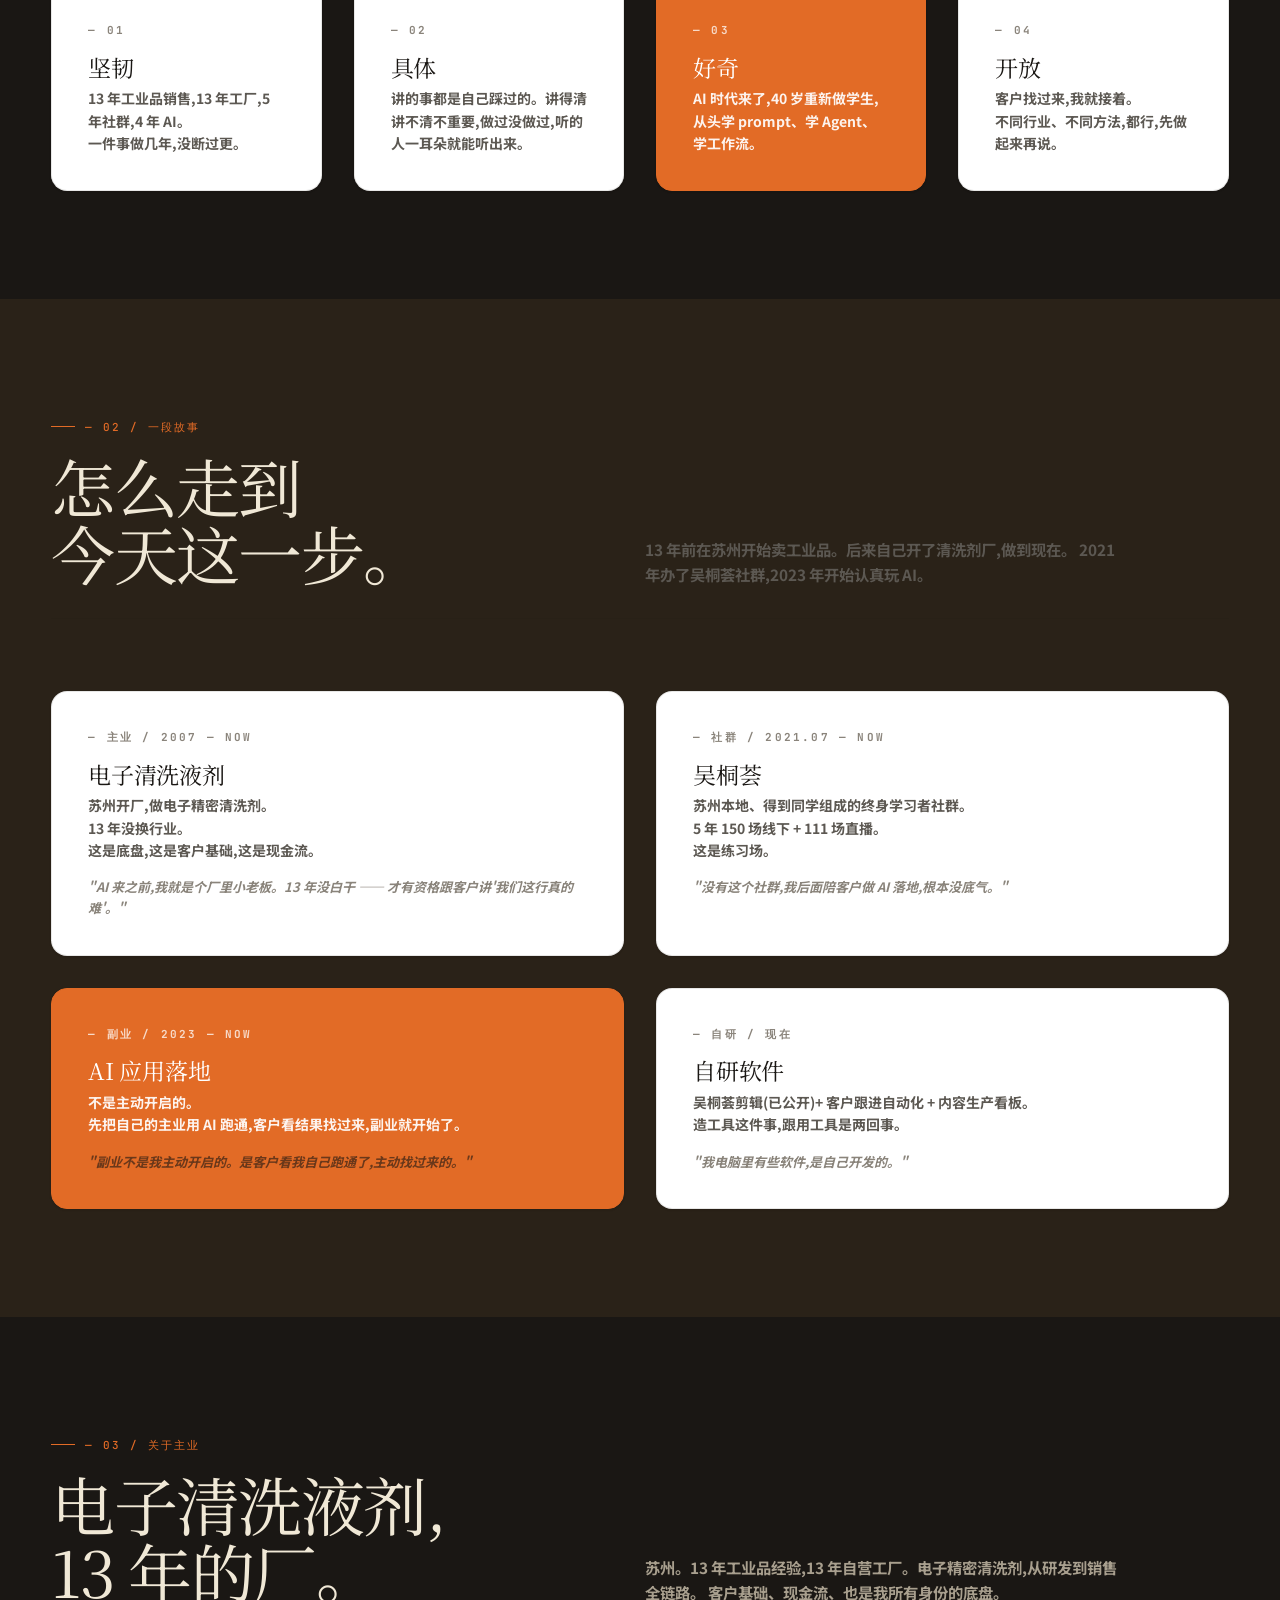
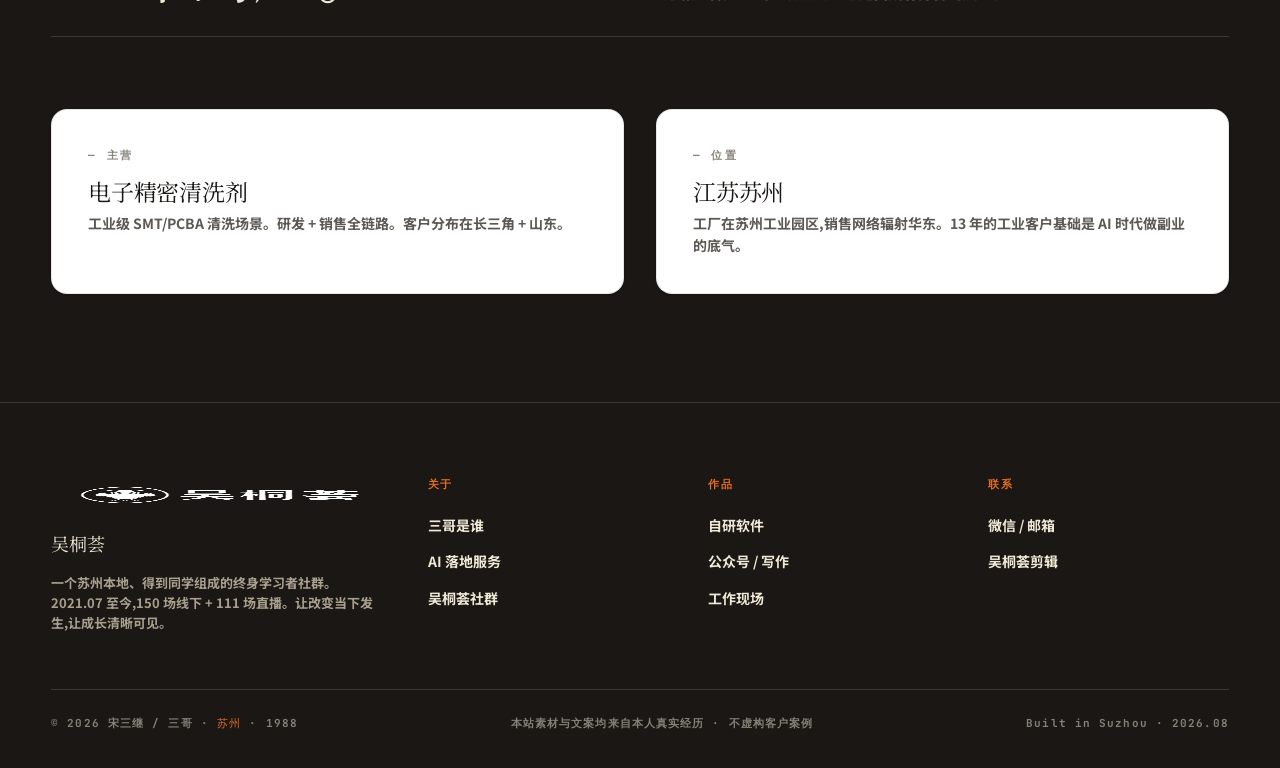
==== commit b4414edf: "v5: 配色大改 + 7 个反馈全改 配色:深色 → 白底(参考 dedao.cn 实际配色) - 主背景:浅米 #FAFAF5 - 卡片:白底 + 阴影 - Hero/Section:浅米/暖米交替" ====
--- a/about.html
+++ b/about.html
@@ -4,7 +4,7 @@
 <meta charset="utf-8" />
 <meta name="viewport" content="width=device-width, initial-scale=1" />
 <title>关于三哥 — 宋三继 / 1988 / 苏州</title>
-<meta name="description" content="宋三继,1988 年,苏州。19 年电子清洗液剂主业,5 年吴桐荟社群,4 年 AI 应用落地。坚韧 / 具体 / 好奇 / 开放。" />
+<meta name="description" content="宋三继,1988 年,苏州。13 年主业,5 年吴桐荟社群,4 年 AI 应用落地。坚韧 / 具体 / 好奇 / 开放。" />
 
 <link rel="preconnect" href="https://fonts.googleapis.com" />
 <link rel="preconnect" href="https://fonts.gstatic.com" crossorigin />
@@ -15,8 +15,7 @@
 
 <nav class="topnav" aria-label="主导航">
   <a class="topnav__brand" href="./index.html">
-    <img src="./imgs/logo-owl.png" alt="吴桐荟" />
-    <span>三哥 / 宋三继</span>
+    <img src="./imgs/logo-wutonghui-v2.png" alt="吴桐荟" />
   </a>
   <div class="topnav__links">
     <a href="./index.html">首页</a>
@@ -40,7 +39,7 @@
       宋三继。
     </h1>
     <p class="hero__sub" data-reveal>
-      1988,苏州。19 年电子清洗液剂主业,5 年吴桐荟终身学习社群,4 年企业 AI 落地陪跑。
+      1988,苏州。13 年主业,5 年吴桐荟终身学习社群,4 年企业 AI 落地陪跑。
       <b>三件事不是三个业务,是同一个人在不同场景里的三张脸。</b>
     </p>
     <div class="hero__actions" data-reveal>
@@ -49,7 +48,7 @@
     </div>
     <div class="hero__meta" data-reveal>
       <div><b>4 个</b>核心特质</div>
-      <div><b>19 年</b>主业</div>
+      <div><b>13 年主业</div>
       <div><b>5 年</b>社群</div>
       <div class="brand"><b>4 年</b>AI 落地</div>
     </div>
@@ -95,7 +94,7 @@
       <div class="card">
         <div class="card__no">— 01</div>
         <div class="card__name">坚韧</div>
-        <p class="card__desc">19 年工业品销售,13 年工厂,5 年社群,4 年 AI。<br>一件事做几年,没断过更。</p>
+        <p class="card__desc">13 年工业品销售,13 年工厂,5 年社群,4 年 AI。<br>一件事做几年,没断过更。</p>
       </div>
       <div class="card">
         <div class="card__no">— 02</div>
@@ -124,7 +123,7 @@
         <h2 class="section__title h-section">怎么走到<br/>今天这一步。</h2>
       </div>
       <p class="section__sub">
-        19 年前在苏州开始卖工业品。后来自己开了清洗剂厂,做到现在。
+        13 年前在苏州开始卖工业品。后来自己开了清洗剂厂,做到现在。
         2021 年办了吴桐荟社群,2023 年开始认真玩 AI。
       </p>
     </div>
@@ -174,7 +173,7 @@
         <h2 class="section__title h-section">电子清洗液剂,<br/>13 年的厂。</h2>
       </div>
       <p class="section__sub">
-        苏州。19 年工业品经验,13 年自营工厂。电子精密清洗剂,从研发到销售全链路。
+        苏州。13 年工业品经验,13 年自营工厂。电子精密清洗剂,从研发到销售全链路。
         客户基础、现金流、也是我所有身份的底盘。
       </p>
     </div>
@@ -187,7 +186,7 @@
       <div class="card">
         <div class="card__no">— 位置</div>
         <div class="card__name">江苏苏州</div>
-        <p class="card__desc">工厂在苏州工业园区,销售网络辐射华东。19 年的工业客户基础是 AI 时代做副业的底气。</p>
+        <p class="card__desc">工厂在苏州工业园区,销售网络辐射华东。13 年的工业客户基础是 AI 时代做副业的底气。</p>
       </div>
     </div>
   </div>
@@ -197,7 +196,7 @@
   <div class="container">
     <div class="footer__grid">
       <div class="footer__brand">
-        <img src="./imgs/logo-owl.png" alt="吴桐荟" />
+        <img src="./imgs/logo-wutonghui-v2.png" alt="吴桐荟" />
         <h4>吴桐荟</h4>
         <p>一个苏州本地、得到同学组成的终身学习者社群。2021.07 至今,150 场线下 + 111 场直播。让改变当下发生,让成长清晰可见。</p>
       </div>
--- a/assets/css/main.css
+++ b/assets/css/main.css
@@ -1,31 +1,40 @@
 /* =================================================================
-   三哥个人网站 · 品牌 A 设计系统
-   风格:大色块 / 大字 / 多卡片(得到/罗振宇风)
-   主色:吴桐荟 logo 橙红 + 墨黑 + 米白
+   三哥个人网站 · 品牌 v5 设计系统
+   风格:得到 dedao.cn 风 — 白底 + 卡片 + 橙红 accent
+   主色:吴桐荟 logo 橙红 #E26B26 + 墨黑 + 米白
    ================================================================= */
 
 /* ============ DESIGN TOKENS ============ */
 :root {
-  /* 暖色调主色板(基于吴桐荟 logo 橙红) */
-  --ink: #1A1612;          /* 墨黑 主背景 */
-  --ink-soft: #2A2218;     /* 深褐 次背景 / 卡片底 */
-  --ink-deep: #3D332A;     /* 深咖啡 边界 */
-  --ink-line: rgba(240, 232, 214, 0.12);
-
-  --paper: #F0E8D6;        /* 米白 亮色背景 */
-  --paper-warm: #E8DCC0;   /* 深米 卡片底 */
-  --paper-deep: #D8C9A8;   /* 深米 分隔 */
-
-  --brand: #E26B26;        /* 吴桐荟 logo 橙红 主品牌色 */
-  --brand-deep: #B85518;   /* 深橙 悬停 */
-  --brand-soft: #F4A06A;   /* 浅橙 辅助 */
-  --brand-bg: rgba(226, 107, 38, 0.1); /* 橙色透明底 */
-
-  --text: #F0E8D6;         /* 米白 主文字(深色背景上) */
-  --text-mid: #A89F8E;     /* 灰米 次文字 */
-  --text-soft: #6B6555;    /* 深灰 弱文字 */
-  --text-on-paper: #1A1612; /* 墨色(米白背景上的文字) */
-  --text-on-paper-mid: #5C5852; /* 中灰 */
+  /* 主背景:白底系统(像得到) */
+  --paper: #FAFAF5;        /* 极浅米 主背景 */
+  --paper-warm: #F1EBD9;   /* 暖米 卡片底 / section 交替 */
+  --paper-deep: #E8DCC0;   /* 深米 */
+  --white: #FFFFFF;        /* 纯白 卡片 */
+
+  /* 深色(用于暗背景 section / hero 强调) */
+  --ink: #1A1714;          /* 墨黑 */
+  --ink-soft: #2A2218;     /* 深褐 */
+  --ink-deep: #3D332A;     /* 深咖啡 */
+
+  /* 文字(白底) */
+  --text: #1A1714;         /* 墨黑 主文字 */
+  --text-mid: #5C5852;     /* 中灰 次文字 */
+  --text-soft: #8A847B;    /* 浅灰 弱文字 */
+  --text-on-ink: #F0E8D6;  /* 米白(深色背景上) */
+  --text-on-ink-mid: #A89F8E;
+
+  /* Accent — 吴桐荟 logo 橙红 */
+  --brand: #E26B26;        /* 主 brand */
+  --brand-deep: #B85518;   /* 深橙 */
+  --brand-soft: #F4A06A;   /* 浅橙 */
+  --brand-bg: rgba(226, 107, 38, 0.08);
+  --brand-bg-strong: rgba(226, 107, 38, 0.16);
+
+  /* 边界 */
+  --line: rgba(26, 22, 18, 0.1);
+  --line-soft: rgba(26, 22, 18, 0.05);
+  --line-ink: rgba(240, 232, 214, 0.16);
 
   /* 字体 */
   --font-serif: "Noto Serif SC", "Source Han Serif SC", "Songti SC", "STSong", serif;
@@ -50,18 +59,18 @@
   --t-mid: 320ms;
   --t-slow: 600ms;
 
-  /* 阴影 */
-  --shadow-sm: 0 2px 4px rgba(0, 0, 0, 0.15);
-  --shadow-md: 0 12px 32px rgba(0, 0, 0, 0.25);
-  --shadow-lg: 0 20px 60px rgba(0, 0, 0, 0.4);
+  /* 阴影(白底系统) */
+  --shadow-sm: 0 1px 3px rgba(26, 22, 18, 0.06), 0 1px 2px rgba(26, 22, 18, 0.04);
+  --shadow-md: 0 8px 24px rgba(26, 22, 18, 0.08), 0 2px 6px rgba(26, 22, 18, 0.04);
+  --shadow-lg: 0 16px 48px rgba(26, 22, 18, 0.1), 0 4px 12px rgba(26, 22, 18, 0.06);
 }
 
 /* ============ RESET ============ */
 *, *::before, *::after { box-sizing: border-box; margin: 0; padding: 0; }
-*::selection { background: var(--brand); color: var(--ink); }
+*::selection { background: var(--brand); color: var(--white); }
 html { scroll-behavior: smooth; -webkit-text-size-adjust: 100%; }
 body {
-  background: var(--ink);
+  background: var(--paper);
   color: var(--text);
   font-family: var(--font-sans);
   font-size: 16px;
@@ -70,7 +79,6 @@
   -moz-osx-font-smoothing: grayscale;
   overflow-x: hidden;
 }
-body.is-paper { background: var(--paper); color: var(--text-on-paper); }
 img { display: block; max-width: 100%; height: auto; }
 a { color: inherit; text-decoration: none; }
 button { font: inherit; color: inherit; background: none; border: 0; cursor: pointer; }
@@ -84,12 +92,13 @@
   padding-left: var(--pad-x);
   padding-right: var(--pad-x);
 }
-.section { padding: clamp(80px, 14vh, 180px) 0; position: relative; }
+.section { padding: clamp(72px, 12vh, 140px) 0; position: relative; }
 .section--tight { padding: clamp(48px, 8vh, 96px) 0; }
-.section--ink { background: var(--ink); }
-.section--ink-soft { background: var(--ink-soft); }
-.section--paper { background: var(--paper); color: var(--text-on-paper); }
-.section--paper-warm { background: var(--paper-warm); color: var(--text-on-paper); }
+.section--default { background: var(--paper); }
+.section--warm { background: var(--paper-warm); }
+.section--ink { background: var(--ink); color: var(--text-on-ink); }
+.section--ink-soft { background: var(--ink-soft); color: var(--text-on-ink); }
+.section--white { background: var(--white); }
 
 /* ============ TYPE ============ */
 .eyebrow {
@@ -109,36 +118,34 @@
   height: 1px;
   background: var(--brand);
 }
-.eyebrow--on-paper { color: var(--brand-deep); }
-.eyebrow--on-paper::before { background: var(--brand-deep); }
-
-.h-display {
-  font-family: var(--font-serif);
-  font-weight: 400;
-  line-height: 0.95;
+.eyebrow--ink { color: var(--brand); }
+.eyebrow--ink::before { background: var(--brand); }
+
+.h-section {
+  font-family: var(--font-serif);
+  font-size: clamp(36px, 5vw, 72px);
+  font-weight: 400;
+  line-height: 1.05;
+  letter-spacing: -0.025em;
+  color: var(--text);
+}
+.section--ink .h-section { color: var(--text-on-ink); }
+
+.h-hero {
+  font-family: var(--font-serif);
+  font-size: clamp(56px, 9vw, 168px);
+  font-weight: 400;
+  line-height: 0.96;
+  letter-spacing: -0.035em;
+  color: var(--text);
+}
+.h-page {
+  font-family: var(--font-serif);
+  font-size: clamp(44px, 6vw, 88px);
+  font-weight: 400;
+  line-height: 0.98;
   letter-spacing: -0.03em;
-  color: inherit;
-}
-.h-section {
-  font-family: var(--font-serif);
-  font-size: clamp(40px, 6vw, 88px);
-  font-weight: 400;
-  line-height: 0.96;
-  letter-spacing: -0.03em;
-}
-.h-hero {
-  font-family: var(--font-serif);
-  font-size: clamp(64px, 11vw, 200px);
-  font-weight: 400;
-  line-height: 0.92;
-  letter-spacing: -0.04em;
-}
-.h-page {
-  font-family: var(--font-serif);
-  font-size: clamp(48px, 7vw, 96px);
-  font-weight: 400;
-  line-height: 0.96;
-  letter-spacing: -0.03em;
+  color: var(--text);
 }
 .accent { color: var(--brand); font-style: italic; }
 .mono { font-family: var(--font-mono); }
@@ -147,6 +154,8 @@
 .body-sm { font-size: 13px; line-height: 1.55; }
 .text-mid { color: var(--text-mid); }
 .text-soft { color: var(--text-soft); }
+.text-on-ink-mid { color: var(--text-on-ink-mid); }
+.text-brand { color: var(--brand); }
 
 /* ============ TOP NAV ============ */
 .topnav {
@@ -156,19 +165,16 @@
   display: flex;
   align-items: center;
   justify-content: space-between;
-  padding: 18px var(--pad-x);
-  transition: background var(--t-mid) var(--ease), backdrop-filter var(--t-mid) var(--ease), border-color var(--t-mid) var(--ease);
-  border-bottom: 1px solid transparent;
-}
-.topnav.is-stuck {
-  background: rgba(26, 22, 18, 0.85);
+  padding: 16px var(--pad-x);
+  background: rgba(250, 250, 245, 0.85);
   backdrop-filter: blur(16px);
   -webkit-backdrop-filter: blur(16px);
-  border-bottom-color: var(--ink-line);
-}
-.topnav.is-paper.is-stuck {
-  background: rgba(240, 232, 214, 0.85);
-  border-bottom-color: rgba(26, 22, 18, 0.1);
+  border-bottom: 1px solid var(--line);
+  transition: background var(--t-mid) var(--ease), box-shadow var(--t-mid) var(--ease);
+}
+.topnav.is-stuck {
+  background: rgba(250, 250, 245, 0.92);
+  box-shadow: var(--shadow-sm);
 }
 .topnav__brand {
   display: flex;
@@ -178,10 +184,12 @@
   font-size: 18px;
   font-weight: 500;
   letter-spacing: -0.01em;
+  color: var(--text);
 }
 .topnav__brand img,
 .topnav__brand svg {
-  width: 36px; height: 36px;
+  height: 32px;
+  width: auto;
 }
 .topnav__links {
   display: flex;
@@ -191,29 +199,27 @@
 .topnav__links a {
   display: inline-flex;
   align-items: center;
-  padding: 8px 14px;
+  padding: 8px 16px;
   font-size: 14px;
   color: var(--text);
   border-radius: var(--radius-pill);
-  transition: background var(--t-fast) var(--ease), color var(--t-fast) var(--ease);
-}
-.topnav.is-paper .topnav__links a { color: var(--text-on-paper); }
-.topnav__links a:hover { background: var(--brand); color: var(--ink); }
-.topnav__links a.is-current { background: var(--brand); color: var(--ink); }
+  transition: color var(--t-fast) var(--ease), background var(--t-fast) var(--ease);
+}
+.topnav__links a:hover { color: var(--brand); }
+.topnav__links a.is-current { color: var(--brand); }
 .topnav__cta {
   display: inline-flex;
   align-items: center;
   gap: 6px;
-  padding: 8px 16px;
-  font-size: 13px;
+  padding: 8px 18px;
+  font-size: 14px;
   font-weight: 500;
-  color: var(--ink) !important;
+  color: var(--white) !important;
   background: var(--brand) !important;
   border-radius: var(--radius-pill);
-  transition: transform var(--t-fast) var(--ease), background var(--t-fast) var(--ease);
-}
-.topnav__cta:hover { background: var(--paper) !important; transform: translateY(-1px); }
-
+  transition: background var(--t-fast) var(--ease), transform var(--t-fast) var(--ease);
+}
+.topnav__cta:hover { background: var(--brand-deep) !important; transform: translateY(-1px); }
 @media (max-width: 900px) {
   .topnav__links a:not(.topnav__cta) { display: none; }
   .topnav__brand { font-size: 16px; }
@@ -224,7 +230,7 @@
   display: inline-flex;
   align-items: center;
   justify-content: center;
-  gap: 10px;
+  gap: 8px;
   padding: 14px 26px;
   font-size: 14px;
   font-weight: 500;
@@ -232,16 +238,17 @@
   transition: transform var(--t-fast) var(--ease), background var(--t-fast) var(--ease), color var(--t-fast) var(--ease), border-color var(--t-fast) var(--ease);
   cursor: pointer;
   white-space: nowrap;
-}
-.btn--primary { background: var(--brand); color: var(--ink); }
-.btn--primary:hover { background: var(--paper); color: var(--ink); transform: translateY(-2px); }
-.btn--ghost { background: transparent; color: var(--text); border: 1px solid var(--ink-line); }
-.btn--ghost:hover { background: rgba(240, 232, 214, 0.06); border-color: var(--text); transform: translateY(-2px); }
-.btn--paper { background: var(--ink); color: var(--paper); }
-.btn--paper:hover { background: var(--brand); color: var(--ink); transform: translateY(-2px); }
-.btn--paper-ghost { background: transparent; color: var(--ink); border: 1px solid var(--ink); }
-.btn--paper-ghost:hover { background: var(--ink); color: var(--paper); transform: translateY(-2px); }
-.btn--lg { padding: 18px 32px; font-size: 15px; }
+  border: 1px solid transparent;
+}
+.btn--primary { background: var(--brand); color: var(--white); }
+.btn--primary:hover { background: var(--brand-deep); transform: translateY(-2px); }
+.btn--ghost { background: transparent; color: var(--text); border-color: var(--line); }
+.btn--ghost:hover { background: var(--paper-warm); border-color: var(--ink); transform: translateY(-2px); }
+.btn--ink { background: var(--ink); color: var(--text-on-ink); }
+.btn--ink:hover { background: var(--ink-soft); transform: translateY(-2px); }
+.btn--ink-ghost { background: transparent; color: var(--text-on-ink); border-color: var(--line-ink); }
+.btn--ink-ghost:hover { background: rgba(240, 232, 214, 0.08); border-color: var(--text-on-ink); transform: translateY(-2px); }
+.btn--lg { padding: 16px 30px; font-size: 15px; }
 .btn--sm { padding: 10px 18px; font-size: 13px; }
 .btn .arrow { transition: transform var(--t-fast) var(--ease); }
 .btn:hover .arrow { transform: translate(3px, -3px); }
@@ -250,12 +257,12 @@
 .section__head {
   display: grid;
   grid-template-columns: 1fr 1.1fr;
-  gap: clamp(32px, 5vw, 96px);
-  margin-bottom: clamp(56px, 9vh, 120px);
-  padding-bottom: 40px;
-  border-bottom: 1px solid var(--ink-line);
-}
-.section--paper .section__head { border-bottom-color: rgba(26, 22, 18, 0.12); }
+  gap: clamp(32px, 5vw, 80px);
+  margin-bottom: clamp(48px, 8vh, 96px);
+  padding-bottom: 32px;
+  border-bottom: 1px solid var(--line);
+}
+.section--ink .section__head { border-bottom-color: var(--line-ink); }
 .section__head--center {
   grid-template-columns: 1fr;
   text-align: center;
@@ -263,11 +270,12 @@
 }
 .section__title {
   font-family: var(--font-serif);
-  font-size: clamp(36px, 5.4vw, 80px);
-  font-weight: 400;
-  line-height: 0.97;
-  letter-spacing: -0.03em;
+  font-size: clamp(36px, 5vw, 72px);
+  font-weight: 400;
+  line-height: 1.05;
+  letter-spacing: -0.025em;
   margin-top: 16px;
+  color: inherit;
 }
 .section__sub {
   font-size: clamp(15px, 1.2vw, 18px);
@@ -276,45 +284,48 @@
   align-self: end;
   max-width: 480px;
 }
-.section--paper .section__sub { color: var(--text-on-paper-mid); }
-@media (max-width: 900px) {
-  .section__head { grid-template-columns: 1fr; gap: 24px; }
-}
-
-/* ============ CARDS ============ */
+.section--ink .section__sub { color: var(--text-on-ink-mid); }
+@media (max-width: 900px) { .section__head { grid-template-columns: 1fr; gap: 20px; } }
+
+/* ============ CARDS (白底系统) ============ */
 .card {
   display: flex;
   flex-direction: column;
   padding: clamp(24px, 3vw, 36px);
-  background: var(--ink-soft);
-  border: 1px solid var(--ink-line);
+  background: var(--white);
+  border: 1px solid var(--line);
   border-radius: var(--radius-lg);
-  transition: transform var(--t-mid) var(--ease), border-color var(--t-mid) var(--ease), background var(--t-mid) var(--ease);
-  position: relative;
-  overflow: hidden;
-}
-.card--paper { background: var(--paper); color: var(--text-on-paper); border-color: rgba(26, 22, 18, 0.1); }
-.card--ink { background: var(--ink); color: var(--text); }
-.card--brand { background: var(--brand); color: var(--ink); }
-.card:hover { transform: translateY(-4px); border-color: var(--brand); }
-.card--paper:hover { border-color: var(--ink); }
-.card--brand:hover { background: var(--brand-deep); }
+  box-shadow: var(--shadow-sm);
+  transition: transform var(--t-mid) var(--ease), border-color var(--t-mid) var(--ease), box-shadow var(--t-mid) var(--ease);
+  color: var(--text);
+}
+.card:hover {
+  transform: translateY(-3px);
+  border-color: var(--brand);
+  box-shadow: var(--shadow-md);
+}
+.card--ink { background: var(--ink); color: var(--text-on-ink); border-color: transparent; }
+.card--ink:hover { border-color: var(--brand); }
+.card--brand { background: var(--brand); color: var(--white); border-color: var(--brand); }
+.card--brand:hover { background: var(--brand-deep); border-color: var(--brand-deep); }
+.card--warm { background: var(--paper-warm); }
 .card__no {
   font-family: var(--font-mono);
   font-size: 11px;
   letter-spacing: 0.2em;
   color: var(--text-soft);
-  margin-bottom: 16px;
-}
-.card--paper .card__no { color: var(--text-on-paper-mid); }
-.card--brand .card__no { color: rgba(26, 22, 18, 0.6); }
+  margin-bottom: 14px;
+}
+.card--ink .card__no { color: var(--text-on-ink-mid); }
+.card--brand .card__no { color: rgba(255, 255, 255, 0.75); }
 .card__name {
   font-family: var(--font-serif);
-  font-size: clamp(24px, 2vw, 32px);
-  font-weight: 400;
-  line-height: 1.1;
+  font-size: clamp(22px, 1.8vw, 28px);
+  font-weight: 400;
+  line-height: 1.2;
   letter-spacing: -0.01em;
-  margin-bottom: 8px;
+  margin-bottom: 6px;
+  color: inherit;
 }
 .card__role {
   font-family: var(--font-mono);
@@ -322,22 +333,21 @@
   letter-spacing: 0.16em;
   text-transform: uppercase;
   color: var(--brand);
-  margin-bottom: 18px;
-}
-.card--paper .card__role { color: var(--brand-deep); }
-.card--brand .card__role { color: rgba(26, 22, 18, 0.7); }
+  margin-bottom: 16px;
+}
+.card--brand .card__role { color: rgba(255, 255, 255, 0.85); }
 .card__desc {
   font-size: 14px;
   line-height: 1.6;
   color: var(--text-mid);
   flex: 1;
 }
-.card--paper .card__desc { color: var(--text-on-paper-mid); }
-.card--brand .card__desc { color: rgba(26, 22, 18, 0.85); }
+.card--ink .card__desc { color: var(--text-on-ink-mid); }
+.card--brand .card__desc { color: rgba(255, 255, 255, 0.92); }
 .card__link {
-  margin-top: 24px;
-  padding-top: 20px;
-  border-top: 1px solid var(--ink-line);
+  margin-top: 22px;
+  padding-top: 18px;
+  border-top: 1px solid var(--line);
   font-family: var(--font-mono);
   font-size: 11px;
   letter-spacing: 0.16em;
@@ -347,23 +357,21 @@
   align-items: center;
   gap: 6px;
 }
-.card--paper .card__link { border-top-color: rgba(26, 22, 18, 0.12); color: var(--brand-deep); }
+.card--ink .card__link { border-top-color: var(--line-ink); color: var(--brand); }
+.card--brand .card__link { border-top-color: rgba(255, 255, 255, 0.2); color: var(--white); }
 .card__link::after { content: "→"; transition: transform var(--t-fast) var(--ease); }
 .card:hover .card__link::after { transform: translate(3px, -3px); }
 
-/* ============ HERO ============ */
+/* ============ HERO (白底) ============ */
 .hero {
   position: relative;
   min-height: 100vh;
   padding: 140px 0 80px;
-  background: var(--ink);
+  background: var(--paper);
   color: var(--text);
   overflow: hidden;
 }
-.hero__inner {
-  position: relative;
-  z-index: 2;
-}
+.hero__inner { position: relative; z-index: 2; }
 .hero__top {
   display: flex;
   align-items: center;
@@ -373,7 +381,7 @@
   font-size: 12px;
   letter-spacing: 0.16em;
   text-transform: uppercase;
-  color: var(--text-mid);
+  color: var(--text-soft);
 }
 .hero__top .live { color: var(--brand); display: inline-flex; align-items: center; gap: 8px; }
 .hero__top .live::before {
@@ -381,7 +389,7 @@
   width: 6px; height: 6px;
   border-radius: 50%;
   background: var(--brand);
-  box-shadow: 0 0 0 4px rgba(226, 107, 38, 0.2);
+  box-shadow: 0 0 0 4px rgba(226, 107, 38, 0.18);
   animation: liveDot 1.6s var(--ease) infinite;
 }
 @keyframes liveDot {
@@ -390,83 +398,88 @@
 }
 .hero__title {
   font-family: var(--font-serif);
-  font-size: clamp(64px, 11vw, 200px);
-  font-weight: 400;
-  line-height: 0.92;
-  letter-spacing: -0.04em;
-  color: var(--text);
-  margin-bottom: 32px;
-  max-width: 12ch;
-}
-.hero__title em {
-  font-style: italic;
-  color: var(--brand);
-}
+  font-size: clamp(56px, 9vw, 168px);
+  font-weight: 400;
+  line-height: 0.96;
+  letter-spacing: -0.035em;
+  color: var(--text);
+  margin-bottom: 28px;
+  max-width: 14ch;
+}
+.hero__title em { font-style: italic; color: var(--brand); }
 .hero__sub {
   max-width: 720px;
   font-size: clamp(17px, 1.5vw, 22px);
   line-height: 1.5;
   color: var(--text-mid);
-  margin-bottom: 56px;
+  margin-bottom: 48px;
 }
 .hero__sub b { color: var(--text); font-weight: 500; }
 .hero__sub .brand { color: var(--brand); }
 .hero__actions {
   display: flex;
   flex-wrap: wrap;
-  gap: 14px;
-  margin-bottom: 80px;
+  gap: 12px;
+  margin-bottom: 64px;
 }
 .hero__meta {
   display: flex;
   flex-wrap: wrap;
-  gap: clamp(28px, 4vw, 64px);
-  padding-top: 32px;
-  border-top: 1px solid var(--ink-line);
+  gap: clamp(24px, 4vw, 56px);
+  padding-top: 28px;
+  border-top: 1px solid var(--line);
   font-family: var(--font-mono);
   font-size: 12px;
   letter-spacing: 0.08em;
   text-transform: uppercase;
-  color: var(--text-mid);
-}
-.hero__meta div b { display: block; color: var(--text); font-size: 14px; font-weight: 500; margin-bottom: 4px; }
+  color: var(--text-soft);
+}
+.hero__meta div b {
+  display: block;
+  color: var(--text);
+  font-size: 14px;
+  font-weight: 500;
+  margin-bottom: 4px;
+}
 .hero__meta .brand b { color: var(--brand); }
 
-/* ============ 4-IDENTITY GRID ============ */
+/* ============ 4-IDENTITY TILES ============ */
 .identity-grid {
   display: grid;
   grid-template-columns: repeat(4, 1fr);
   gap: 0;
-  border-top: 1px solid var(--ink-line);
+  border-top: 1px solid var(--line);
+  border-left: 1px solid var(--line);
 }
 .identity-tile {
   position: relative;
-  display: block;
-  padding: 36px 28px 32px;
-  border-right: 1px solid var(--ink-line);
-  border-bottom: 1px solid var(--ink-line);
-  background: var(--ink-soft);
+  display: flex;
+  flex-direction: column;
+  padding: 32px 28px 28px;
+  border-right: 1px solid var(--line);
+  border-bottom: 1px solid var(--line);
+  background: var(--white);
   text-decoration: none;
   color: inherit;
   transition: background var(--t-fast) var(--ease);
-  min-height: 260px;
+  min-height: 240px;
 }
 .identity-tile:last-child { border-right: 0; }
-.identity-tile:hover { background: var(--ink-deep); }
+.identity-tile:hover { background: var(--paper-warm); }
 .identity-tile__no {
   font-family: var(--font-mono);
   font-size: 10px;
   letter-spacing: 0.2em;
   color: var(--text-soft);
-  margin-bottom: 20px;
+  margin-bottom: 18px;
 }
 .identity-tile__name {
   font-family: var(--font-serif);
-  font-size: 26px;
+  font-size: 24px;
   font-weight: 400;
   line-height: 1.1;
   color: var(--text);
-  margin-bottom: 6px;
+  margin-bottom: 4px;
 }
 .identity-tile__en {
   font-family: var(--font-en);
@@ -474,25 +487,24 @@
   color: var(--brand);
   letter-spacing: 0.1em;
   text-transform: uppercase;
-  margin-bottom: 18px;
+  margin-bottom: 16px;
 }
 .identity-tile__desc {
   font-size: 13px;
   line-height: 1.55;
   color: var(--text-mid);
+  flex: 1;
 }
 .identity-tile__arrow {
-  position: absolute;
-  right: 24px;
-  bottom: 24px;
+  margin-top: 18px;
   width: 36px; height: 36px;
-  border: 1px solid var(--ink-line);
+  border: 1px solid var(--line);
   border-radius: 50%;
   display: grid; place-items: center;
   color: var(--brand);
-  transition: background var(--t-fast) var(--ease), transform var(--t-fast) var(--ease);
-}
-.identity-tile:hover .identity-tile__arrow { background: var(--brand); color: var(--ink); transform: translate(2px, -2px); }
+  transition: background var(--t-fast) var(--ease), color var(--t-fast) var(--ease), transform var(--t-fast) var(--ease);
+}
+.identity-tile:hover .identity-tile__arrow { background: var(--brand); color: var(--white); transform: translate(2px, -2px); }
 @media (max-width: 1100px) { .identity-grid { grid-template-columns: repeat(2, 1fr); } }
 @media (max-width: 600px) { .identity-grid { grid-template-columns: 1fr; } }
 
@@ -501,33 +513,38 @@
   display: grid;
   grid-template-columns: repeat(4, 1fr);
   gap: 0;
-  border-top: 1px solid var(--ink-line);
-  border-bottom: 1px solid var(--ink-line);
-}
+  border-top: 1px solid var(--line);
+  border-bottom: 1px solid var(--line);
+  background: var(--white);
+}
+.section--ink .stats-bar { background: var(--ink); border-top-color: var(--line-ink); border-bottom-color: var(--line-ink); }
 .stats-bar__item {
   padding: 32px 24px;
-  border-right: 1px solid var(--ink-line);
+  border-right: 1px solid var(--line);
 }
 .stats-bar__item:last-child { border-right: 0; }
+.section--ink .stats-bar__item { border-right-color: var(--line-ink); }
 .stats-bar__n {
   font-family: var(--font-serif);
-  font-size: clamp(40px, 5vw, 72px);
+  font-size: clamp(36px, 4.4vw, 60px);
   font-weight: 400;
   line-height: 1;
-  letter-spacing: -0.025em;
+  letter-spacing: -0.02em;
   color: var(--text);
   margin-bottom: 8px;
 }
+.section--ink .stats-bar__n { color: var(--text-on-ink); }
 .stats-bar__n em { color: var(--brand); font-style: normal; }
 .stats-bar__l {
   font-size: 13px;
   line-height: 1.4;
   color: var(--text-mid);
 }
+.section--ink .stats-bar__l { color: var(--text-on-ink-mid); }
 @media (max-width: 800px) { .stats-bar { grid-template-columns: repeat(2, 1fr); } }
 @media (max-width: 480px) { .stats-bar { grid-template-columns: 1fr; } }
 
-/* ============ GALLERY (masonry-ish) ============ */
+/* ============ GALLERY ============ */
 .gallery {
   display: grid;
   grid-template-columns: repeat(4, 1fr);
@@ -538,11 +555,11 @@
   aspect-ratio: 4 / 3;
   overflow: hidden;
   border-radius: var(--radius-lg);
-  background: var(--ink-soft);
-  cursor: pointer;
+  background: var(--paper-warm);
+  box-shadow: var(--shadow-sm);
   transition: transform var(--t-fast) var(--ease);
 }
-.gallery__item:hover { transform: translateY(-3px); }
+.gallery__item:hover { transform: translateY(-3px); box-shadow: var(--shadow-md); }
 .gallery__item img {
   width: 100%; height: 100%;
   object-fit: cover;
@@ -558,7 +575,7 @@
   position: absolute;
   left: 16px; bottom: 14px;
   z-index: 1;
-  color: var(--text);
+  color: var(--text-on-ink);
   max-width: calc(100% - 32px);
 }
 .gallery__caption strong {
@@ -574,25 +591,15 @@
   font-size: 9px;
   letter-spacing: 0.16em;
   text-transform: uppercase;
-  color: var(--brand);
+  color: var(--brand-soft);
 }
 .gallery__item--wide { grid-column: span 2; aspect-ratio: 8 / 3; }
 .gallery__item--tall { grid-row: span 2; aspect-ratio: 4 / 6.05; }
-.gallery__item--brand {
-  background: var(--brand);
-  display: flex; align-items: center; justify-content: center;
-  text-align: center;
-  padding: 32px;
-}
-.gallery__item--brand .gallery__caption {
-  position: static;
-  color: var(--ink);
-}
-.gallery__item--brand .gallery__caption strong { font-size: clamp(24px, 2vw, 36px); }
-.gallery__item--brand .gallery__caption span { color: rgba(26, 22, 18, 0.6); }
+.gallery__item--3col { grid-column: span 3; aspect-ratio: 12 / 4; }
 @media (max-width: 900px) {
   .gallery { grid-template-columns: repeat(2, 1fr); }
   .gallery__item--wide { grid-column: span 2; aspect-ratio: 16 / 9; }
+  .gallery__item--3col { grid-column: span 2; aspect-ratio: 16 / 9; }
   .gallery__item--tall { grid-row: span 1; aspect-ratio: 4 / 3; }
 }
 
@@ -612,12 +619,13 @@
   display: flex;
   flex-direction: column;
   padding: clamp(28px, 3.5vw, 44px);
-  background: var(--ink-soft);
-  border: 1px solid var(--ink-line);
+  background: var(--white);
+  border: 1px solid var(--line);
   border-radius: var(--radius-xl);
-  transition: border-color var(--t-mid) var(--ease);
-}
-.feature:hover .feature__info { border-color: var(--brand); }
+  box-shadow: var(--shadow-sm);
+  transition: border-color var(--t-mid) var(--ease), box-shadow var(--t-mid) var(--ease);
+}
+.feature:hover .feature__info { border-color: var(--brand); box-shadow: var(--shadow-md); }
 .feature__index {
   display: flex;
   align-items: center;
@@ -630,7 +638,7 @@
   margin-bottom: 24px;
 }
 .feature__index .no { color: var(--brand); font-weight: 500; }
-.feature__index .line { flex: 1; height: 1px; background: var(--ink-line); }
+.feature__index .line { flex: 1; height: 1px; background: var(--line); }
 .feature__title {
   font-family: var(--font-serif);
   font-size: clamp(36px, 4vw, 56px);
@@ -645,20 +653,20 @@
   line-height: 1.6;
   color: var(--text-mid);
   margin-bottom: 28px;
-  max-width: 440px;
+  max-width: 460px;
 }
 .feature__facts {
   display: grid;
   grid-template-columns: repeat(2, 1fr);
   gap: 0;
-  margin: 24px 0;
-  border-top: 1px solid var(--ink-line);
+  margin: 20px 0;
+  border-top: 1px solid var(--line);
 }
 .feature__fact {
   padding: 14px 12px 14px 0;
-  border-bottom: 1px solid var(--ink-line);
-}
-.feature__fact:nth-child(even) { padding-left: 12px; border-left: 1px solid var(--ink-line); }
+  border-bottom: 1px solid var(--line);
+}
+.feature__fact:nth-child(even) { padding-left: 12px; border-left: 1px solid var(--line); }
 .feature__fact dt {
   font-size: 10px;
   letter-spacing: 0.12em;
@@ -677,7 +685,8 @@
   min-height: 460px;
   border-radius: var(--radius-xl);
   overflow: hidden;
-  background: var(--ink-soft);
+  background: var(--paper-warm);
+  box-shadow: var(--shadow-sm);
   transition: transform var(--t-mid) var(--ease);
 }
 .feature:hover .feature__visual { transform: translateY(-3px); }
@@ -690,7 +699,7 @@
 .feature__visual::after {
   content: "";
   position: absolute; inset: 0;
-  background: linear-gradient(135deg, rgba(26,22,18,0.05) 0%, transparent 50%, rgba(26,22,18,0.3) 100%);
+  background: linear-gradient(135deg, rgba(26,22,18,0.05) 0%, transparent 50%, rgba(26,22,18,0.25) 100%);
   pointer-events: none;
 }
 @media (max-width: 900px) {
@@ -700,37 +709,37 @@
   .feature__visual { min-height: 280px; }
 }
 
-/* ============ FOOTER ============ */
+/* ============ FOOTER (深色) ============ */
 .footer {
   background: var(--ink);
-  color: var(--text-mid);
-  padding: 80px 0 36px;
-  border-top: 1px solid var(--ink-line);
+  color: var(--text-on-ink-mid);
+  padding: 72px 0 36px;
+  border-top: 1px solid var(--line-ink);
 }
 .footer__grid {
   display: grid;
   grid-template-columns: 1.4fr 1fr 1fr 1fr;
   gap: 40px;
-  margin-bottom: 60px;
+  margin-bottom: 56px;
 }
 .footer__brand {
   display: flex;
   flex-direction: column;
-  gap: 16px;
+  gap: 14px;
 }
 .footer__brand img,
-.footer__brand svg { width: 56px; height: 56px; }
+.footer__brand svg { height: 40px; width: auto; filter: brightness(0) invert(1); }
 .footer__brand h4 {
   font-family: var(--font-serif);
-  font-size: 20px;
-  font-weight: 400;
-  color: var(--text);
+  font-size: 18px;
+  font-weight: 400;
+  color: var(--text-on-ink);
 }
 .footer__brand p {
   font-size: 13px;
   line-height: 1.55;
-  color: var(--text-mid);
-  max-width: 320px;
+  color: var(--text-on-ink-mid);
+  max-width: 340px;
 }
 .footer__col h5 {
   font-family: var(--font-mono);
@@ -743,13 +752,13 @@
 .footer__col ul { display: flex; flex-direction: column; gap: 10px; }
 .footer__col a {
   font-size: 14px;
-  color: var(--text);
+  color: var(--text-on-ink);
   transition: color var(--t-fast) var(--ease);
 }
 .footer__col a:hover { color: var(--brand); }
 .footer__bottom {
   padding-top: 24px;
-  border-top: 1px solid var(--ink-line);
+  border-top: 1px solid var(--line-ink);
   display: flex;
   flex-wrap: wrap;
   align-items: center;
@@ -758,12 +767,10 @@
   font-family: var(--font-mono);
   font-size: 11px;
   letter-spacing: 0.1em;
-  color: var(--text-soft);
+  color: rgba(240, 232, 214, 0.5);
 }
 .footer__bottom b { color: var(--brand); font-weight: 500; }
-@media (max-width: 800px) {
-  .footer__grid { grid-template-columns: 1fr 1fr; }
-}
+@media (max-width: 800px) { .footer__grid { grid-template-columns: 1fr 1fr; } }
 
 /* ============ TOAST ============ */
 .site-toast {
@@ -775,27 +782,24 @@
   gap: 10px;
   padding: 12px 18px;
   border-radius: 10px;
-  background: var(--ink-soft);
-  color: var(--text);
+  background: var(--ink);
+  color: var(--text-on-ink);
   font-size: 13px;
-  box-shadow: var(--shadow-md);
-  border: 1px solid var(--ink-line);
+  box-shadow: var(--shadow-lg);
+  border: 1px solid var(--line-ink);
   opacity: 0;
   transform: translateY(8px);
   transition: opacity var(--t-mid) var(--ease), transform var(--t-mid) var(--ease);
   pointer-events: none;
 }
-.site-toast.is-visible {
-  opacity: 1;
-  transform: translateY(0);
-}
+.site-toast.is-visible { opacity: 1; transform: translateY(0); }
 .site-toast > span:first-child {
   display: grid;
   width: 22px; height: 22px;
   place-items: center;
   border-radius: 50%;
   background: var(--brand);
-  color: var(--ink);
+  color: var(--white);
   font-size: 11px;
   font-weight: 700;
 }
@@ -803,7 +807,7 @@
 /* ============ REVEAL ============ */
 .motion-ready [data-reveal] {
   opacity: 0;
-  transform: translateY(24px);
+  transform: translateY(20px);
   transition: opacity var(--t-slow) var(--ease), transform var(--t-slow) var(--ease);
   transition-delay: var(--reveal-delay, 0ms);
 }
@@ -823,14 +827,11 @@
 }
 
 /* ============ UTILITY ============ */
-.grid-2 { display: grid; grid-template-columns: 1fr 1fr; gap: clamp(20px, 3vw, 40px); }
-.grid-3 { display: grid; grid-template-columns: repeat(3, 1fr); gap: clamp(20px, 3vw, 40px); }
-.grid-4 { display: grid; grid-template-columns: repeat(4, 1fr); gap: clamp(20px, 3vw, 40px); }
+.grid-2 { display: grid; grid-template-columns: 1fr 1fr; gap: clamp(16px, 2.5vw, 32px); }
+.grid-3 { display: grid; grid-template-columns: repeat(3, 1fr); gap: clamp(16px, 2.5vw, 32px); }
+.grid-4 { display: grid; grid-template-columns: repeat(4, 1fr); gap: clamp(16px, 2.5vw, 32px); }
 @media (max-width: 1000px) { .grid-4 { grid-template-columns: repeat(2, 1fr); } .grid-3 { grid-template-columns: repeat(2, 1fr); } }
 @media (max-width: 600px) { .grid-4, .grid-3, .grid-2 { grid-template-columns: 1fr; } }
-
-.mt-0 { margin-top: 0 !important; }
-.mb-0 { margin-bottom: 0 !important; }
 
 @media (max-width: 1100px) {
   .feature, .feature--rev { grid-template-columns: 1fr; }
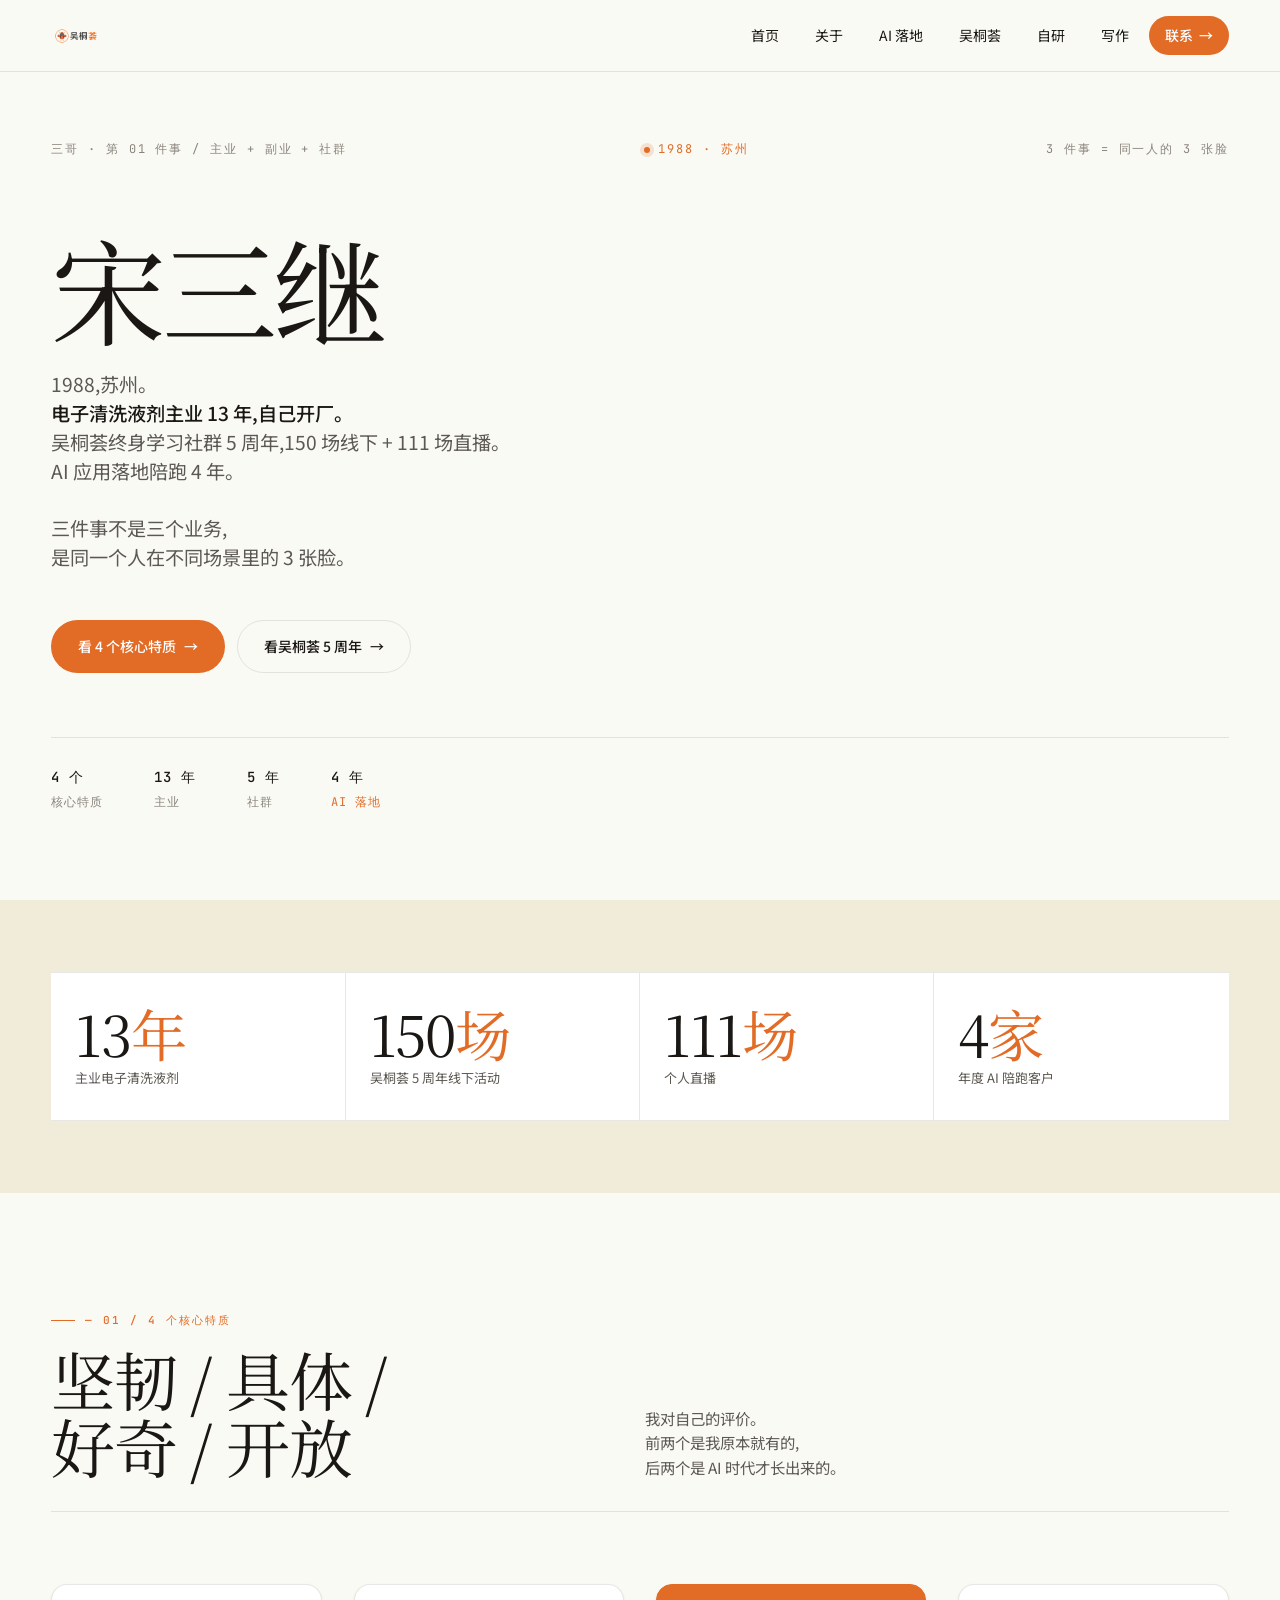
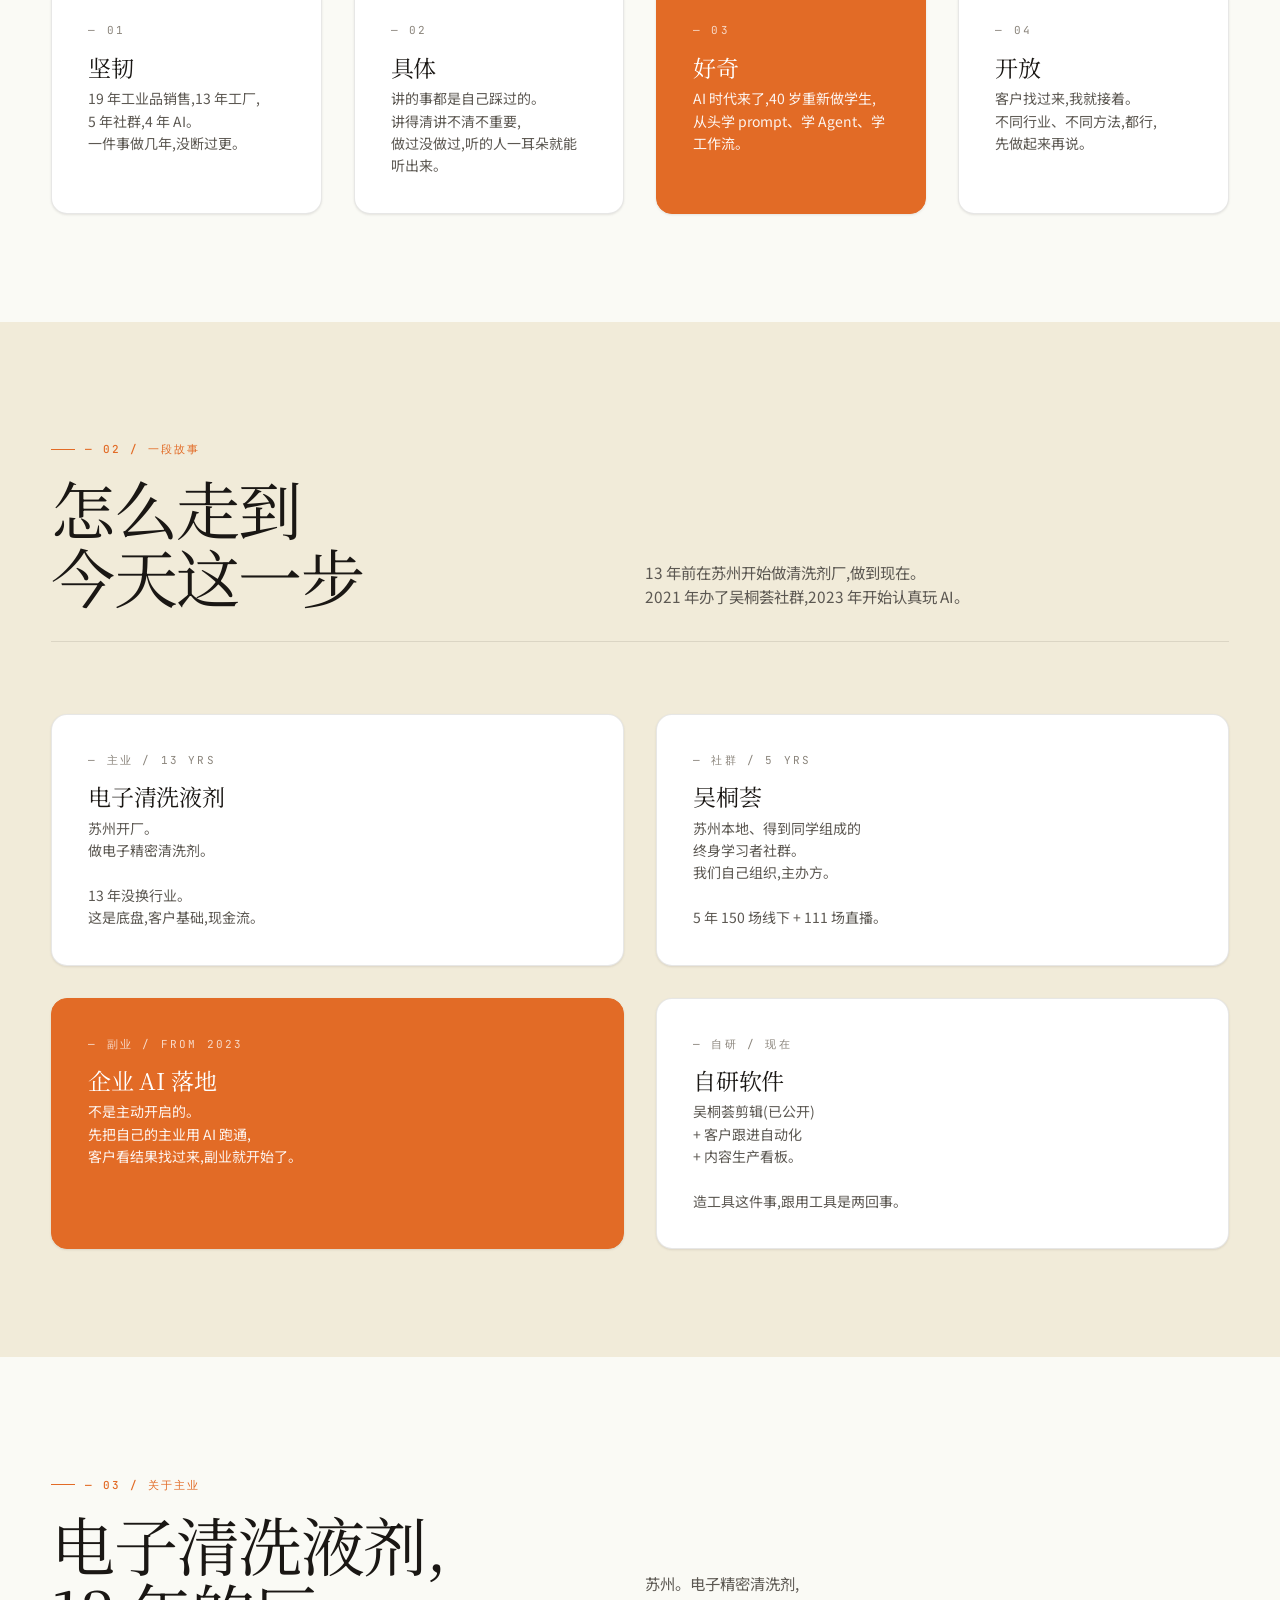
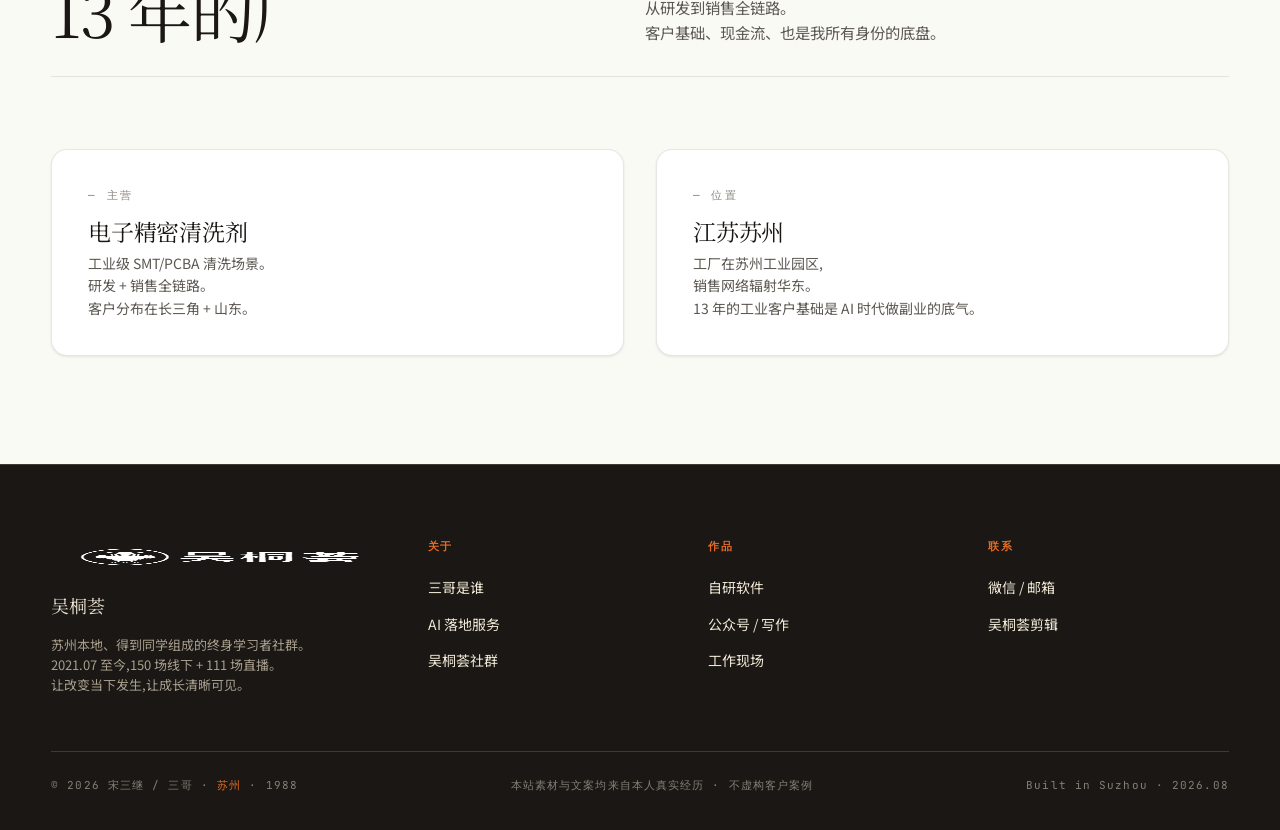
==== commit a96b6bc0: "v6: 排版与文案清理 内容审计: - 标题去句号('4 件事' '公开过' 等 7 处) - hero subtitle 拆 5 行(<br>): 名字/主业/AI 跑通/获客管理提效协作/副业开了" ====
--- a/about.html
+++ b/about.html
@@ -4,7 +4,7 @@
 <meta charset="utf-8" />
 <meta name="viewport" content="width=device-width, initial-scale=1" />
 <title>关于三哥 — 宋三继 / 1988 / 苏州</title>
-<meta name="description" content="宋三继,1988 年,苏州。13 年主业,5 年吴桐荟社群,4 年 AI 应用落地。坚韧 / 具体 / 好奇 / 开放。" />
+<meta name="description" content="宋三继,1988,苏州。电子清洗液剂主业 13 年,自己开厂。吴桐荟终身学习社群 5 周年,150 场线下 + 111 场直播。AI 应用落地陪跑 4 年。坚韧 / 具体 / 好奇 / 开放。" />
 
 <link rel="preconnect" href="https://fonts.googleapis.com" />
 <link rel="preconnect" href="https://fonts.gstatic.com" crossorigin />
@@ -36,11 +36,15 @@
       <span>3 件事 = 同一人的 3 张脸</span>
     </div>
     <h1 class="hero__title" data-reveal>
-      宋三继。
+      宋三继
     </h1>
     <p class="hero__sub" data-reveal>
-      1988,苏州。13 年主业,5 年吴桐荟终身学习社群,4 年企业 AI 落地陪跑。
-      <b>三件事不是三个业务,是同一个人在不同场景里的三张脸。</b>
+      1988,苏州。<br>
+      <b>电子清洗液剂主业 13 年,自己开厂。</b><br>
+      吴桐荟终身学习社群 5 周年,150 场线下 + 111 场直播。<br>
+      AI 应用落地陪跑 4 年。<br><br>
+      三件事不是三个业务,<br>
+      是同一个人在不同场景里的 3 张脸。
     </p>
     <div class="hero__actions" data-reveal>
       <a class="btn btn--primary" href="#traits">看 4 个核心特质 <span class="arrow" aria-hidden="true">→</span></a>
@@ -48,23 +52,23 @@
     </div>
     <div class="hero__meta" data-reveal>
       <div><b>4 个</b>核心特质</div>
-      <div><b>13 年主业</div>
+      <div><b>13 年</b>主业</div>
       <div><b>5 年</b>社群</div>
-      <div class="brand"><b>4 年</b>AI 落地</div>
+      <div class="text-brand"><b>4 年</b>AI 落地</div>
     </div>
   </div>
 </header>
 
-<section class="section--tight section--ink-soft">
+<section class="section--tight section--warm">
   <div class="container">
     <div class="stats-bar" data-reveal>
       <div class="stats-bar__item">
-        <div class="stats-bar__n">19<em>年</em></div>
+        <div class="stats-bar__n">13<em>年</em></div>
         <div class="stats-bar__l">主业电子清洗液剂</div>
       </div>
       <div class="stats-bar__item">
         <div class="stats-bar__n">150<em>场</em></div>
-        <div class="stats-bar__l">吴桐荟线下活动</div>
+        <div class="stats-bar__l">吴桐荟 5 周年线下活动</div>
       </div>
       <div class="stats-bar__item">
         <div class="stats-bar__n">111<em>场</em></div>
@@ -78,102 +82,111 @@
   </div>
 </section>
 
-<section class="section section--ink" id="traits">
+<section class="section section--default" id="traits">
   <div class="container">
     <div class="section__head" data-reveal>
       <div>
         <div class="eyebrow">— 01 / 4 个核心特质</div>
-        <h2 class="section__title h-section">坚韧 / 具体 /<br/>好奇 / 开放。</h2>
+        <h2 class="section__title h-section">坚韧 / 具体 /<br>好奇 / 开放</h2>
       </div>
       <p class="section__sub">
-        我对自己的评价。4 个词够用了 ——
-        前两个是我原本就有的,后两个是 AI 时代才长出来的。
+        我对自己的评价。<br>
+        前两个是我原本就有的,<br>
+        后两个是 AI 时代才长出来的。
       </p>
     </div>
     <div class="grid-4" data-reveal>
       <div class="card">
         <div class="card__no">— 01</div>
         <div class="card__name">坚韧</div>
-        <p class="card__desc">13 年工业品销售,13 年工厂,5 年社群,4 年 AI。<br>一件事做几年,没断过更。</p>
+        <p class="card__desc">19 年工业品销售,13 年工厂,<br>5 年社群,4 年 AI。<br>一件事做几年,没断过更。</p>
       </div>
       <div class="card">
         <div class="card__no">— 02</div>
         <div class="card__name">具体</div>
-        <p class="card__desc">讲的事都是自己踩过的。讲得清讲不清不重要,做过没做过,听的人一耳朵就能听出来。</p>
+        <p class="card__desc">讲的事都是自己踩过的。<br>讲得清讲不清不重要,<br>做过没做过,听的人一耳朵就能听出来。</p>
       </div>
       <div class="card card--brand">
         <div class="card__no">— 03</div>
         <div class="card__name">好奇</div>
-        <p class="card__desc">AI 时代来了,40 岁重新做学生,从头学 prompt、学 Agent、学工作流。</p>
+        <p class="card__desc">AI 时代来了,40 岁重新做学生,<br>从头学 prompt、学 Agent、学工作流。</p>
       </div>
       <div class="card">
         <div class="card__no">— 04</div>
         <div class="card__name">开放</div>
-        <p class="card__desc">客户找过来,我就接着。<br>不同行业、不同方法,都行,先做起来再说。</p>
-      </div>
-    </div>
-  </div>
-</section>
-
-<section class="section section--ink-soft" id="story">
+        <p class="card__desc">客户找过来,我就接着。<br>不同行业、不同方法,都行,<br>先做起来再说。</p>
+      </div>
+    </div>
+  </div>
+</section>
+
+<section class="section section--warm" id="story">
   <div class="container">
     <div class="section__head" data-reveal>
       <div>
         <div class="eyebrow">— 02 / 一段故事</div>
-        <h2 class="section__title h-section">怎么走到<br/>今天这一步。</h2>
+        <h2 class="section__title h-section">怎么走到<br>今天这一步</h2>
       </div>
       <p class="section__sub">
-        13 年前在苏州开始卖工业品。后来自己开了清洗剂厂,做到现在。
+        13 年前在苏州开始做清洗剂厂,做到现在。<br>
         2021 年办了吴桐荟社群,2023 年开始认真玩 AI。
       </p>
     </div>
 
     <div class="grid-2" data-reveal>
       <div class="card">
-        <div class="card__no">— 主业 / 2007 — NOW</div>
+        <div class="card__no">— 主业 / 13 YRS</div>
         <div class="card__name">电子清洗液剂</div>
-        <p class="card__desc">苏州开厂,做电子精密清洗剂。<br>13 年没换行业。<br>这是底盘,这是客户基础,这是现金流。</p>
-        <p class="card__desc" style="margin-top: 16px; color: var(--text-soft); font-size: 13px; font-style: italic;">
-          "AI 来之前,我就是个厂里小老板。13 年没白干 —— 才有资格跟客户讲'我们这行真的难'。"
-        </p>
-      </div>
-      <div class="card">
-        <div class="card__no">— 社群 / 2021.07 — NOW</div>
+        <p class="card__desc">
+          苏州开厂。<br>
+          做电子精密清洗剂。<br><br>
+          13 年没换行业。<br>
+          这是底盘,客户基础,现金流。
+        </p>
+      </div>
+      <div class="card">
+        <div class="card__no">— 社群 / 5 YRS</div>
         <div class="card__name">吴桐荟</div>
-        <p class="card__desc">苏州本地、得到同学组成的终身学习者社群。<br>5 年 150 场线下 + 111 场直播。<br>这是练习场。</p>
-        <p class="card__desc" style="margin-top: 16px; color: var(--text-soft); font-size: 13px; font-style: italic;">
-          "没有这个社群,我后面陪客户做 AI 落地,根本没底气。"
+        <p class="card__desc">
+          苏州本地、得到同学组成的<br>
+          终身学习者社群。<br>
+          我们自己组织,主办方。<br><br>
+          5 年 150 场线下 + 111 场直播。
         </p>
       </div>
       <div class="card card--brand">
-        <div class="card__no">— 副业 / 2023 — NOW</div>
-        <div class="card__name">AI 应用落地</div>
-        <p class="card__desc">不是主动开启的。<br>先把自己的主业用 AI 跑通,客户看结果找过来,副业就开始了。</p>
-        <p class="card__desc" style="margin-top: 16px; color: rgba(26,22,18,0.6); font-size: 13px; font-style: italic;">
-          "副业不是我主动开启的。是客户看我自己跑通了,主动找过来的。"
+        <div class="card__no">— 副业 / FROM 2023</div>
+        <div class="card__name">企业 AI 落地</div>
+        <p class="card__desc">
+          不是主动开启的。<br>
+          先把自己的主业用 AI 跑通,<br>
+          客户看结果找过来,副业就开始了。
         </p>
       </div>
       <div class="card">
         <div class="card__no">— 自研 / 现在</div>
         <div class="card__name">自研软件</div>
-        <p class="card__desc">吴桐荟剪辑(已公开)+ 客户跟进自动化 + 内容生产看板。<br>造工具这件事,跟用工具是两回事。</p>
-        <p class="card__desc" style="margin-top: 16px; color: var(--text-soft); font-size: 13px; font-style: italic;">
-          "我电脑里有些软件,是自己开发的。"
-        </p>
-      </div>
-    </div>
-  </div>
-</section>
-
-<section class="section section--ink" id="main">
+        <p class="card__desc">
+          吴桐荟剪辑(已公开)<br>
+          + 客户跟进自动化<br>
+          + 内容生产看板。<br><br>
+          造工具这件事,跟用工具是两回事。
+        </p>
+      </div>
+    </div>
+  </div>
+</section>
+
+<section class="section section--default" id="main">
   <div class="container">
     <div class="section__head" data-reveal>
       <div>
         <div class="eyebrow">— 03 / 关于主业</div>
-        <h2 class="section__title h-section">电子清洗液剂,<br/>13 年的厂。</h2>
+        <h2 class="section__title h-section">电子清洗液剂,<br>13 年的厂</h2>
       </div>
       <p class="section__sub">
-        苏州。13 年工业品经验,13 年自营工厂。电子精密清洗剂,从研发到销售全链路。
+        苏州。电子精密清洗剂,<br>
+        从研发到销售全链路。<br>
         客户基础、现金流、也是我所有身份的底盘。
       </p>
     </div>
@@ -181,12 +194,12 @@
       <div class="card">
         <div class="card__no">— 主营</div>
         <div class="card__name">电子精密清洗剂</div>
-        <p class="card__desc">工业级 SMT/PCBA 清洗场景。研发 + 销售全链路。客户分布在长三角 + 山东。</p>
+        <p class="card__desc">工业级 SMT/PCBA 清洗场景。<br>研发 + 销售全链路。<br>客户分布在长三角 + 山东。</p>
       </div>
       <div class="card">
         <div class="card__no">— 位置</div>
         <div class="card__name">江苏苏州</div>
-        <p class="card__desc">工厂在苏州工业园区,销售网络辐射华东。13 年的工业客户基础是 AI 时代做副业的底气。</p>
+        <p class="card__desc">工厂在苏州工业园区,<br>销售网络辐射华东。<br>13 年的工业客户基础是 AI 时代做副业的底气。</p>
       </div>
     </div>
   </div>
@@ -198,7 +211,7 @@
       <div class="footer__brand">
         <img src="./imgs/logo-wutonghui-v2.png" alt="吴桐荟" />
         <h4>吴桐荟</h4>
-        <p>一个苏州本地、得到同学组成的终身学习者社群。2021.07 至今,150 场线下 + 111 场直播。让改变当下发生,让成长清晰可见。</p>
+        <p>苏州本地、得到同学组成的终身学习者社群。<br>2021.07 至今,150 场线下 + 111 场直播。<br>让改变当下发生,让成长清晰可见。</p>
       </div>
       <div class="footer__col">
         <h5>关于</h5>
@@ -213,7 +226,7 @@
         <ul>
           <li><a href="./tools.html">自研软件</a></li>
           <li><a href="./writing.html">公众号 / 写作</a></li>
-          <li><a href="./index.html#work">工作现场</a></li>
+          <li><a href="./index.html#field">工作现场</a></li>
         </ul>
       </div>
       <div class="footer__col">
--- a/assets/css/main.css
+++ b/assets/css/main.css
@@ -123,12 +123,15 @@
 
 .h-section {
   font-family: var(--font-serif);
-  font-size: clamp(36px, 5vw, 72px);
-  font-weight: 400;
-  line-height: 1.05;
-  letter-spacing: -0.025em;
-  color: var(--text);
-}
+  font-size: clamp(32px, 4.2vw, 58px);
+  font-weight: 400;
+  line-height: 1.08;
+  letter-spacing: -0.02em;
+  color: var(--text);
+  text-wrap: balance;
+}
+/* 仅对没有 <br> 的 h2(单行短标题)用 nowrap,避免"主业、副业、社群"被挤到第二行 */
+.h-section:not(:has(br)) { white-space: nowrap; }
 .section--ink .h-section { color: var(--text-on-ink); }
 
 .h-hero {
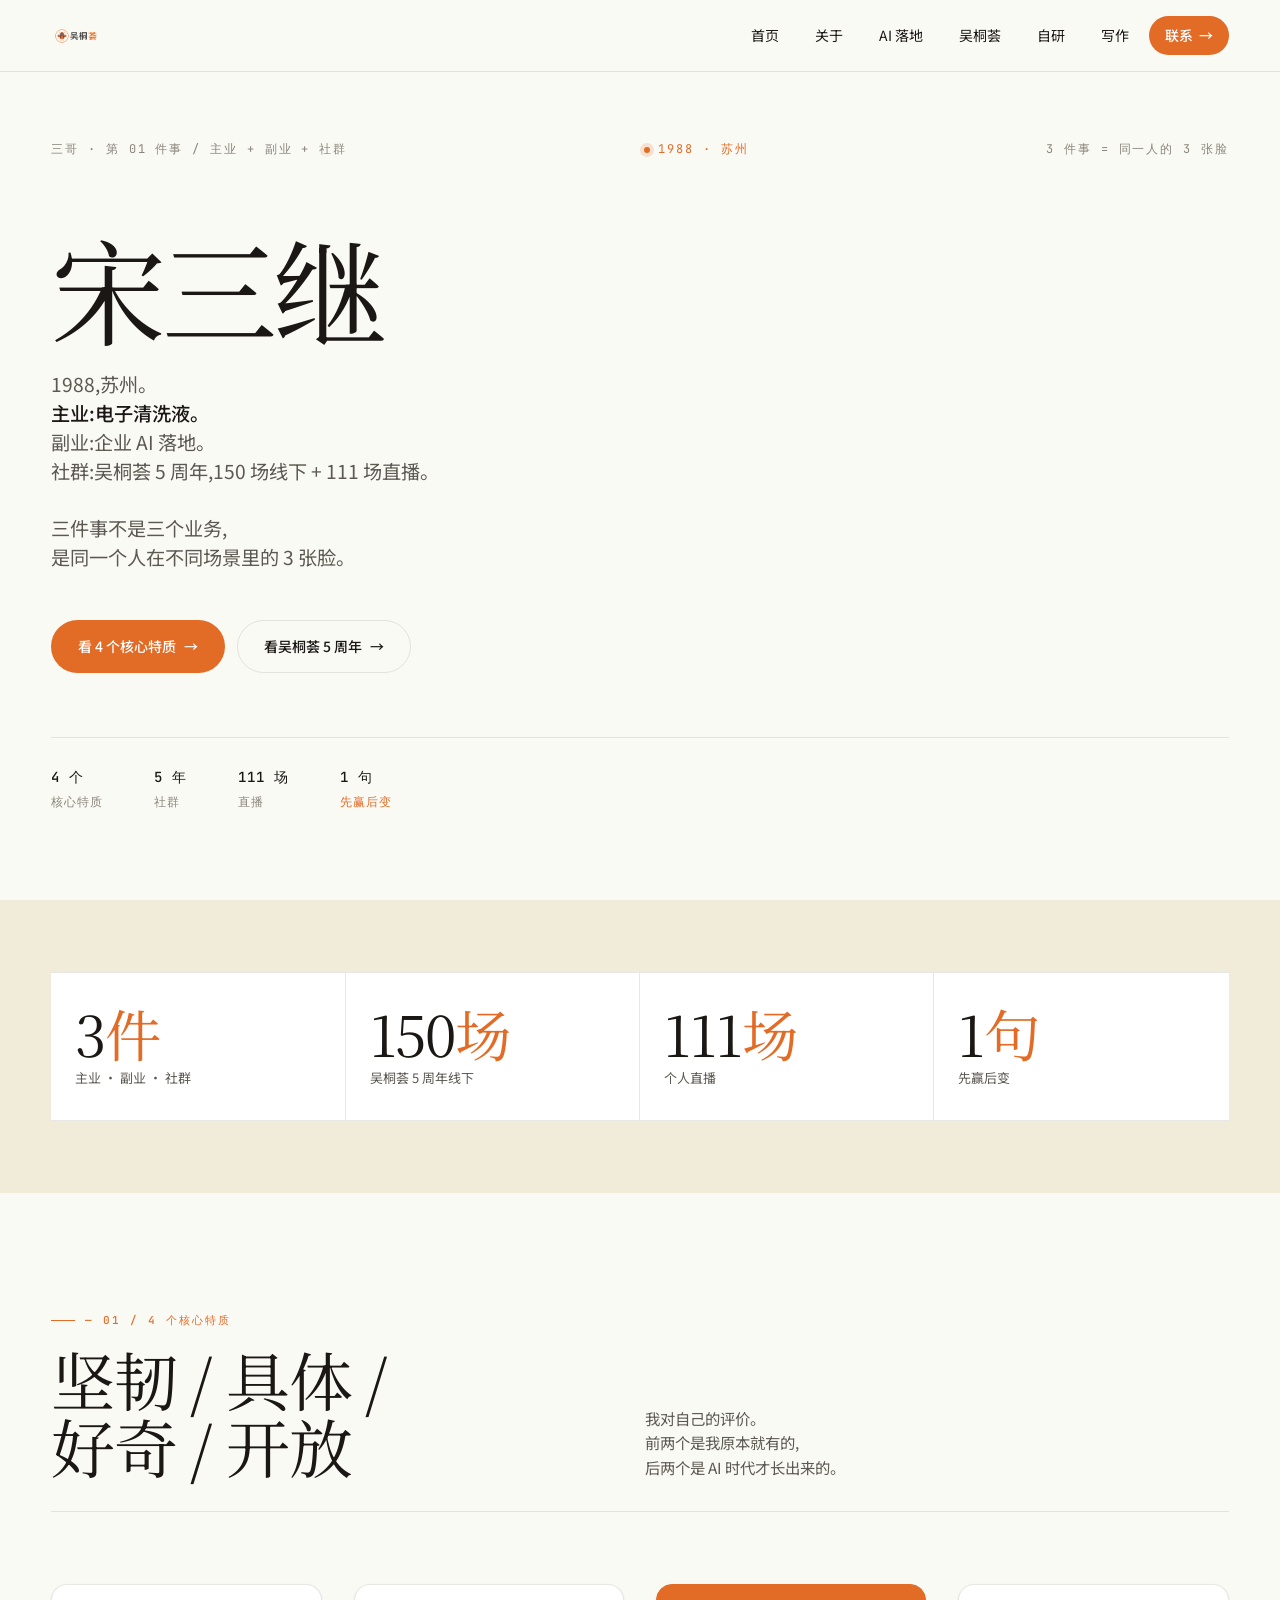
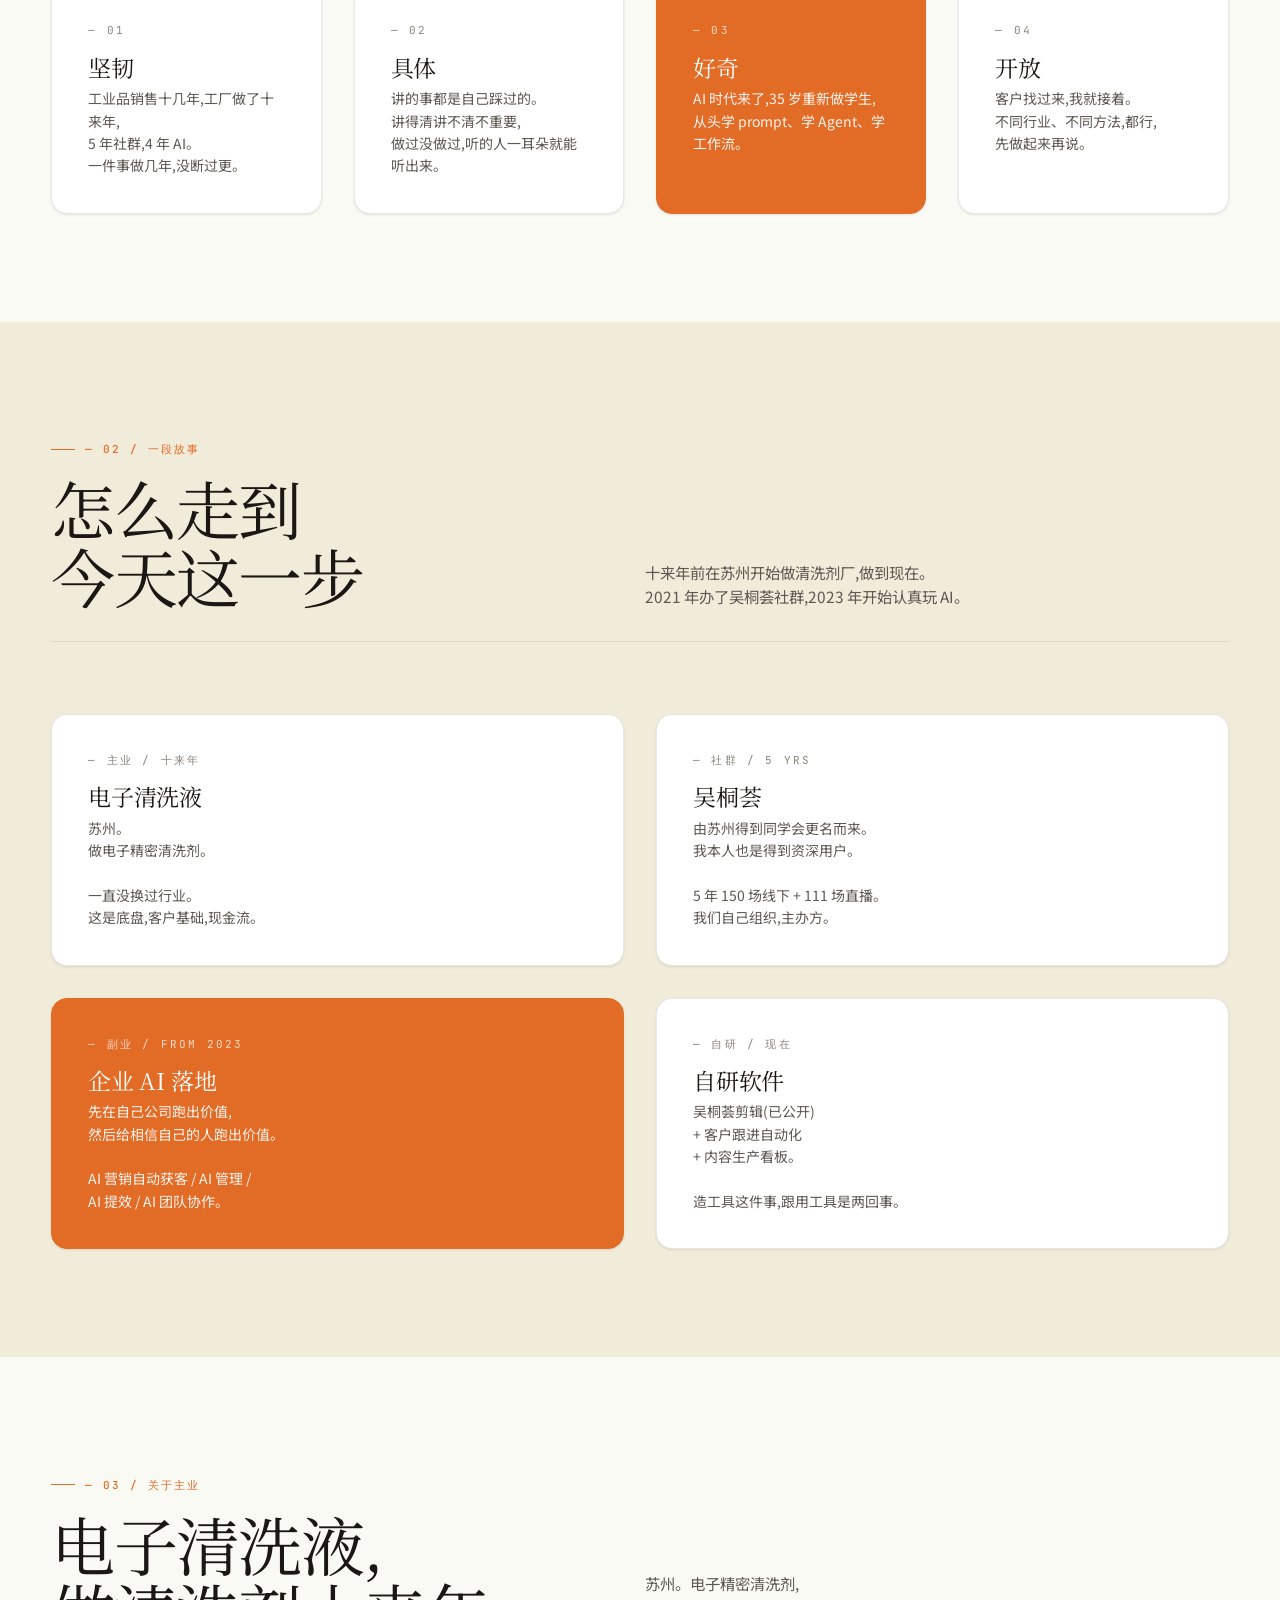
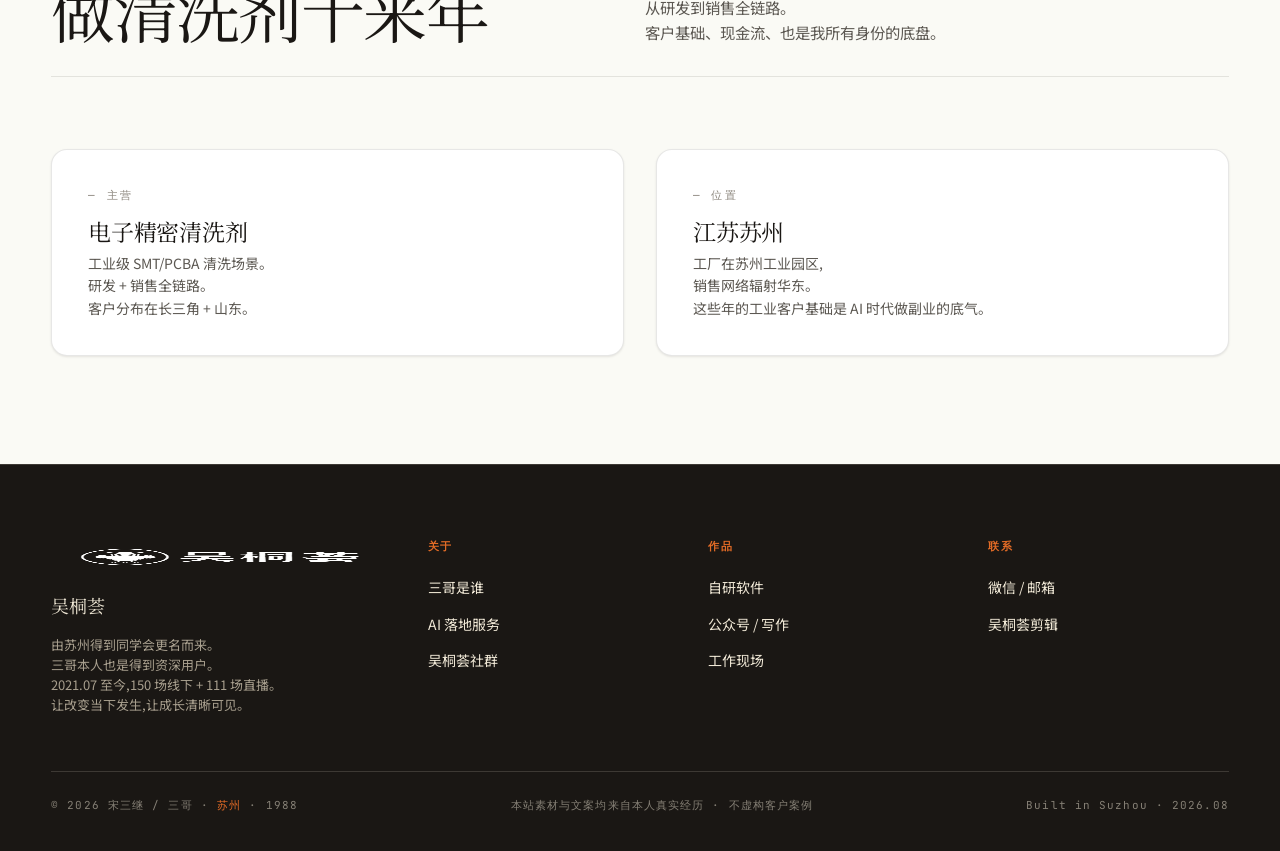
==== commit 53e05df7: "v7: 标签化 + 客户名清除 + 5 周年新图 Hero 标签化: - [三哥 (宋三继)] [1988] [苏州] 视觉 chip (.tag) - subtitle 改为 3 行节奏: 主业/副" ====
--- a/about.html
+++ b/about.html
@@ -4,7 +4,7 @@
 <meta charset="utf-8" />
 <meta name="viewport" content="width=device-width, initial-scale=1" />
 <title>关于三哥 — 宋三继 / 1988 / 苏州</title>
-<meta name="description" content="宋三继,1988,苏州。电子清洗液剂主业 13 年,自己开厂。吴桐荟终身学习社群 5 周年,150 场线下 + 111 场直播。AI 应用落地陪跑 4 年。坚韧 / 具体 / 好奇 / 开放。" />
+<meta name="description" content="宋三继,1988,苏州。电子清洗液主业。吴桐荟终身学习社群 5 周年,150 场线下 + 111 场直播。AI 应用落地陪跑。坚韧 / 具体 / 好奇 / 开放。" />
 
 <link rel="preconnect" href="https://fonts.googleapis.com" />
 <link rel="preconnect" href="https://fonts.gstatic.com" crossorigin />
@@ -40,9 +40,9 @@
     </h1>
     <p class="hero__sub" data-reveal>
       1988,苏州。<br>
-      <b>电子清洗液剂主业 13 年,自己开厂。</b><br>
-      吴桐荟终身学习社群 5 周年,150 场线下 + 111 场直播。<br>
-      AI 应用落地陪跑 4 年。<br><br>
+      <b>主业:电子清洗液。</b><br>
+      副业:企业 AI 落地。<br>
+      社群:吴桐荟 5 周年,150 场线下 + 111 场直播。<br><br>
       三件事不是三个业务,<br>
       是同一个人在不同场景里的 3 张脸。
     </p>
@@ -52,9 +52,9 @@
     </div>
     <div class="hero__meta" data-reveal>
       <div><b>4 个</b>核心特质</div>
-      <div><b>13 年</b>主业</div>
       <div><b>5 年</b>社群</div>
-      <div class="text-brand"><b>4 年</b>AI 落地</div>
+      <div><b>111 场</b>直播</div>
+      <div class="text-brand"><b>1 句</b>先赢后变</div>
     </div>
   </div>
 </header>
@@ -63,20 +63,20 @@
   <div class="container">
     <div class="stats-bar" data-reveal>
       <div class="stats-bar__item">
-        <div class="stats-bar__n">13<em>年</em></div>
-        <div class="stats-bar__l">主业电子清洗液剂</div>
+        <div class="stats-bar__n">3<em>件</em></div>
+        <div class="stats-bar__l">主业 · 副业 · 社群</div>
       </div>
       <div class="stats-bar__item">
         <div class="stats-bar__n">150<em>场</em></div>
-        <div class="stats-bar__l">吴桐荟 5 周年线下活动</div>
+        <div class="stats-bar__l">吴桐荟 5 周年线下</div>
       </div>
       <div class="stats-bar__item">
         <div class="stats-bar__n">111<em>场</em></div>
         <div class="stats-bar__l">个人直播</div>
       </div>
       <div class="stats-bar__item">
-        <div class="stats-bar__n">4<em>家</em></div>
-        <div class="stats-bar__l">年度 AI 陪跑客户</div>
+        <div class="stats-bar__n">1<em>句</em></div>
+        <div class="stats-bar__l">先赢后变</div>
       </div>
     </div>
   </div>
@@ -99,7 +99,7 @@
       <div class="card">
         <div class="card__no">— 01</div>
         <div class="card__name">坚韧</div>
-        <p class="card__desc">19 年工业品销售,13 年工厂,<br>5 年社群,4 年 AI。<br>一件事做几年,没断过更。</p>
+        <p class="card__desc">工业品销售十几年,工厂做了十来年,<br>5 年社群,4 年 AI。<br>一件事做几年,没断过更。</p>
       </div>
       <div class="card">
         <div class="card__no">— 02</div>
@@ -109,7 +109,7 @@
       <div class="card card--brand">
         <div class="card__no">— 03</div>
         <div class="card__name">好奇</div>
-        <p class="card__desc">AI 时代来了,40 岁重新做学生,<br>从头学 prompt、学 Agent、学工作流。</p>
+        <p class="card__desc">AI 时代来了,35 岁重新做学生,<br>从头学 prompt、学 Agent、学工作流。</p>
       </div>
       <div class="card">
         <div class="card__no">— 04</div>
@@ -128,19 +128,19 @@
         <h2 class="section__title h-section">怎么走到<br>今天这一步</h2>
       </div>
       <p class="section__sub">
-        13 年前在苏州开始做清洗剂厂,做到现在。<br>
+        十来年前在苏州开始做清洗剂厂,做到现在。<br>
         2021 年办了吴桐荟社群,2023 年开始认真玩 AI。
       </p>
     </div>
 
     <div class="grid-2" data-reveal>
       <div class="card">
-        <div class="card__no">— 主业 / 13 YRS</div>
-        <div class="card__name">电子清洗液剂</div>
-        <p class="card__desc">
-          苏州开厂。<br>
+        <div class="card__no">— 主业 / 十来年</div>
+        <div class="card__name">电子清洗液</div>
+        <p class="card__desc">
+          苏州。<br>
           做电子精密清洗剂。<br><br>
-          13 年没换行业。<br>
+          一直没换过行业。<br>
           这是底盘,客户基础,现金流。
         </p>
       </div>
@@ -148,19 +148,20 @@
         <div class="card__no">— 社群 / 5 YRS</div>
         <div class="card__name">吴桐荟</div>
         <p class="card__desc">
-          苏州本地、得到同学组成的<br>
-          终身学习者社群。<br>
-          我们自己组织,主办方。<br><br>
-          5 年 150 场线下 + 111 场直播。
+          由苏州得到同学会更名而来。<br>
+          我本人也是得到资深用户。<br><br>
+          5 年 150 场线下 + 111 场直播。<br>
+          我们自己组织,主办方。
         </p>
       </div>
       <div class="card card--brand">
         <div class="card__no">— 副业 / FROM 2023</div>
         <div class="card__name">企业 AI 落地</div>
         <p class="card__desc">
-          不是主动开启的。<br>
-          先把自己的主业用 AI 跑通,<br>
-          客户看结果找过来,副业就开始了。
+          先在自己公司跑出价值,<br>
+          然后给相信自己的人跑出价值。<br><br>
+          AI 营销自动获客 / AI 管理 /<br>
+          AI 提效 / AI 团队协作。
         </p>
       </div>
       <div class="card">
@@ -182,7 +183,7 @@
     <div class="section__head" data-reveal>
       <div>
         <div class="eyebrow">— 03 / 关于主业</div>
-        <h2 class="section__title h-section">电子清洗液剂,<br>13 年的厂</h2>
+        <h2 class="section__title h-section">电子清洗液,<br>做清洗剂十来年</h2>
       </div>
       <p class="section__sub">
         苏州。电子精密清洗剂,<br>
@@ -199,7 +200,7 @@
       <div class="card">
         <div class="card__no">— 位置</div>
         <div class="card__name">江苏苏州</div>
-        <p class="card__desc">工厂在苏州工业园区,<br>销售网络辐射华东。<br>13 年的工业客户基础是 AI 时代做副业的底气。</p>
+        <p class="card__desc">工厂在苏州工业园区,<br>销售网络辐射华东。<br>这些年的工业客户基础是 AI 时代做副业的底气。</p>
       </div>
     </div>
   </div>
@@ -211,7 +212,7 @@
       <div class="footer__brand">
         <img src="./imgs/logo-wutonghui-v2.png" alt="吴桐荟" />
         <h4>吴桐荟</h4>
-        <p>苏州本地、得到同学组成的终身学习者社群。<br>2021.07 至今,150 场线下 + 111 场直播。<br>让改变当下发生,让成长清晰可见。</p>
+        <p>由苏州得到同学会更名而来。<br>三哥本人也是得到资深用户。<br>2021.07 至今,150 场线下 + 111 场直播。<br>让改变当下发生,让成长清晰可见。</p>
       </div>
       <div class="footer__col">
         <h5>关于</h5>
--- a/assets/css/main.css
+++ b/assets/css/main.css
@@ -419,6 +419,38 @@
 }
 .hero__sub b { color: var(--text); font-weight: 500; }
 .hero__sub .brand { color: var(--brand); }
+
+/* Hero 标签行:三哥 / 宋三继 / 1988 / 苏州 */
+.hero__tags {
+  display: flex;
+  flex-wrap: wrap;
+  gap: 10px;
+  margin-bottom: 32px;
+}
+.tag {
+  display: inline-flex;
+  align-items: center;
+  padding: 8px 16px;
+  background: var(--white);
+  border: 1px solid var(--line);
+  border-radius: 999px;
+  font-size: clamp(13px, 1vw, 15px);
+  font-weight: 500;
+  color: var(--text);
+  letter-spacing: 0.01em;
+  transition: border-color var(--t-fast) var(--ease), background var(--t-fast) var(--ease);
+}
+.tag:hover { border-color: var(--ink); background: var(--paper-warm); }
+.tag--ink {
+  background: var(--ink);
+  color: var(--text-on-ink);
+  border-color: transparent;
+}
+.tag--brand {
+  background: var(--brand);
+  color: var(--white);
+  border-color: transparent;
+}
 .hero__actions {
   display: flex;
   flex-wrap: wrap;
